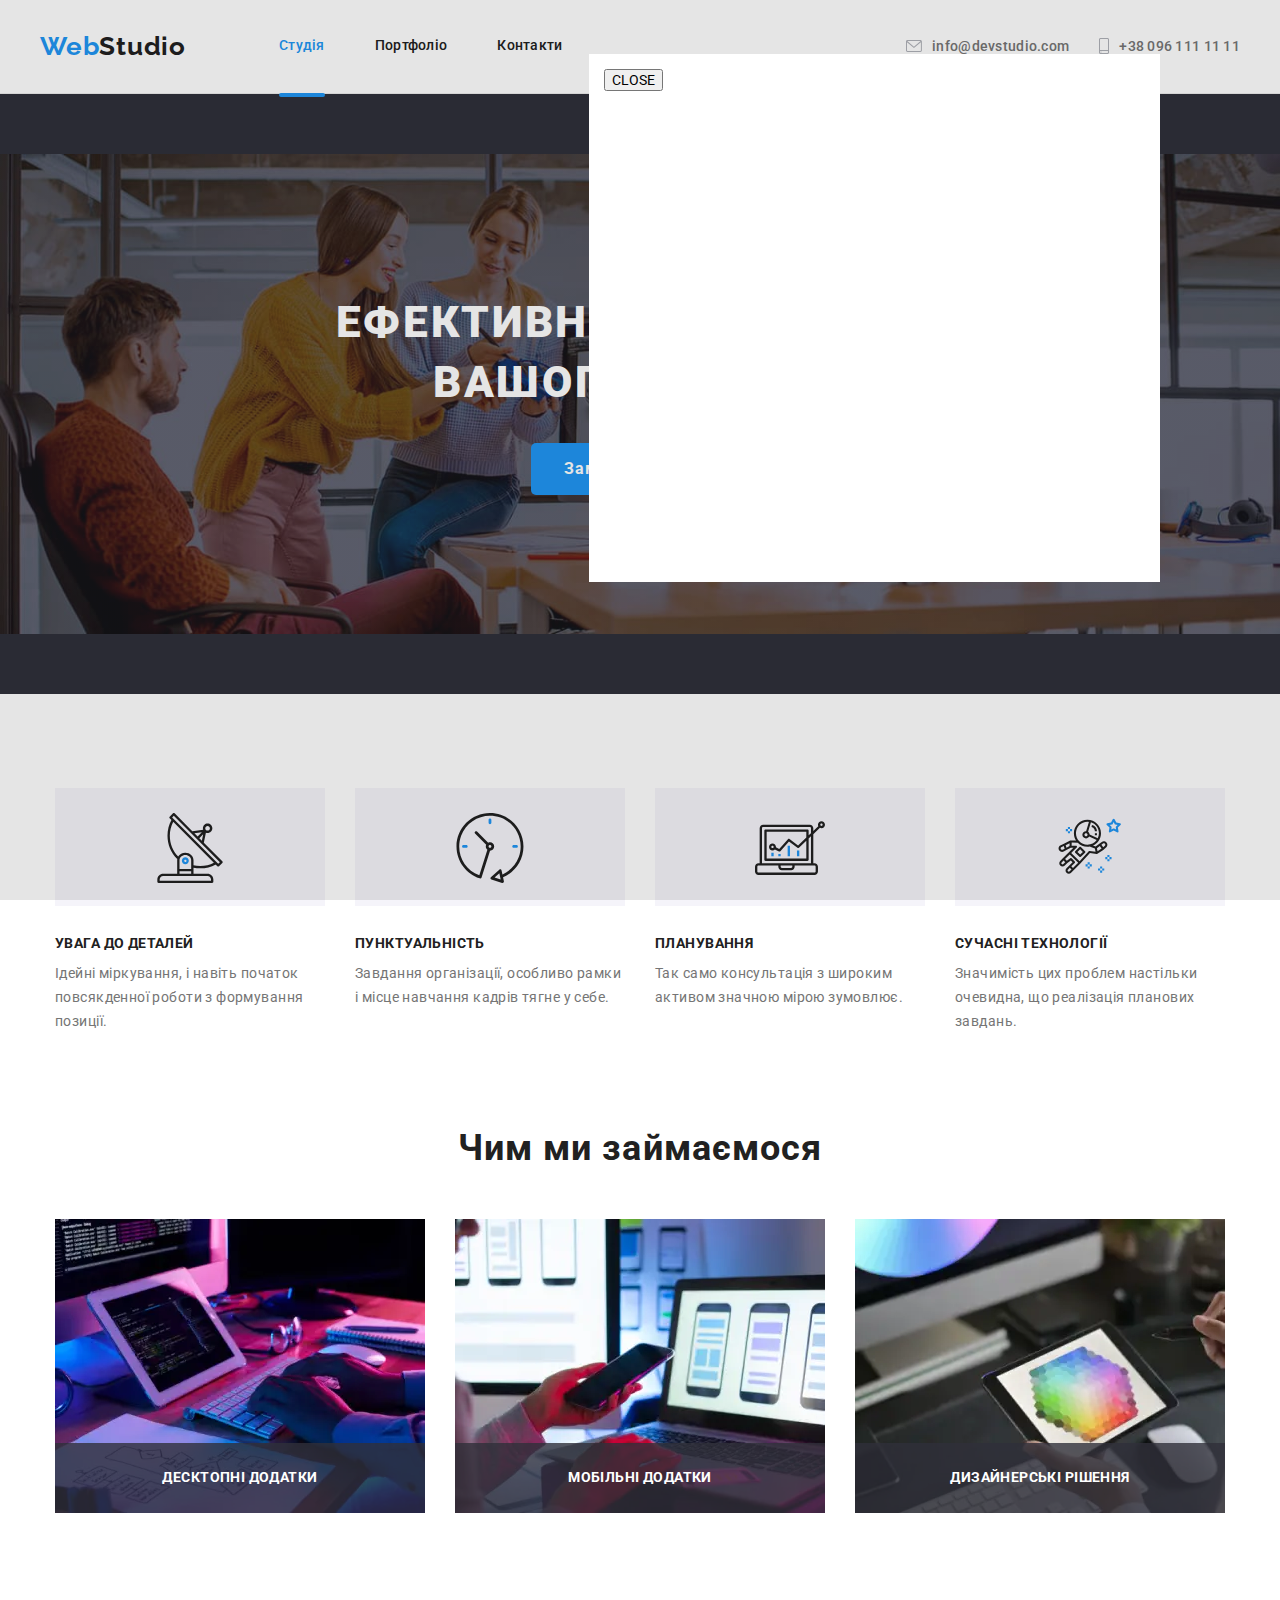
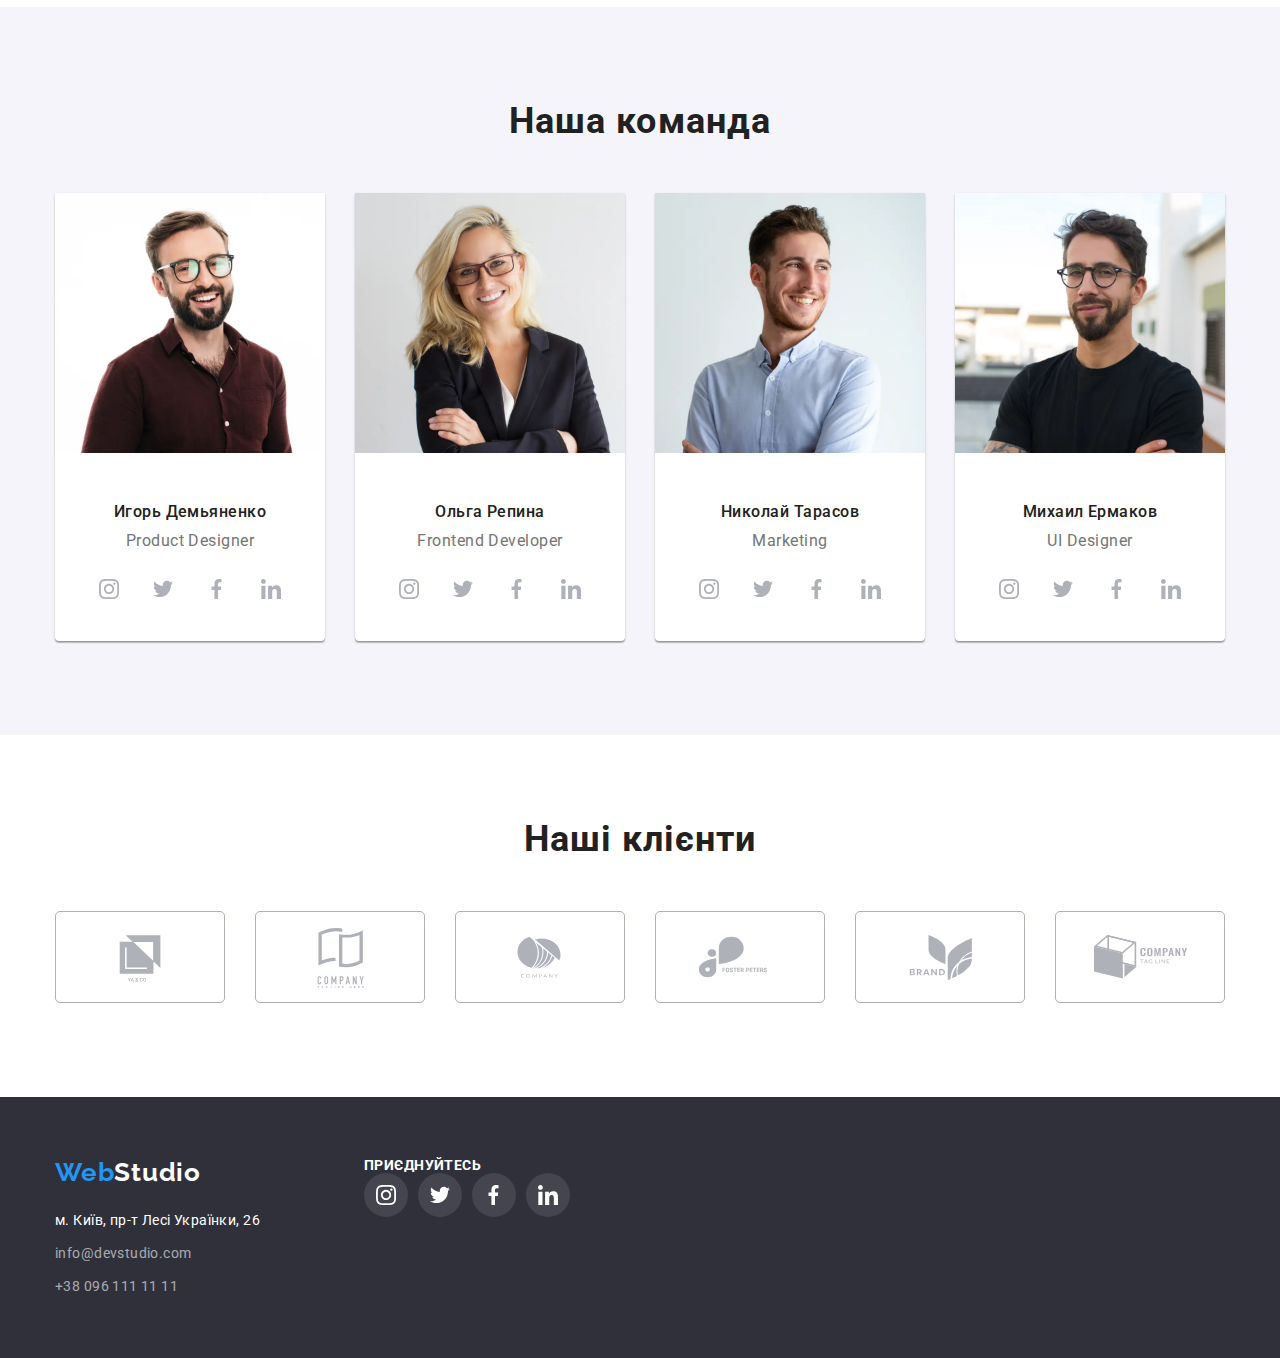
==== index.html @ fb8cb8c8 "qwe" ====
<!DOCTYPE html>
<html lang="uk">
<head>
    <meta charset="UTF-8">
    <meta http-equiv="X-UA-Compatible" content="IE=edge">
    <meta name="viewport" content="width=device-width, initial-scale=1.0">
    <title>Web studio</title>
    <link href="https://fonts.googleapis.com/css2?family=Raleway:wght@700&family=Roboto:wght@400;500;700;900&display=swap" rel="stylesheet">
    <link rel="stylesheet" href="https://cdnjs.cloudflare.com/ajax/libs/modern-normalize/1.1.0/modern-normalize.min.css">
    <link rel="stylesheet" href="./styles/styles.css">
</head>
<body>
    <header class="header">
        <div class="container nav">
            <nav class="header-nav">
                <a href="index.html" class="header-logo link">Web<span class="header-logo-studio">Studio</span></a>
            <ul class="header-list">
                <li class="header-item list">
                    <a href="index.html" class="header-text current link">Студія</a>
                </li>
                <li class="header-item list">
                    <a href="portfolio.html" class="header-text link">Портфоліо</a>
                </li>
                <li class="header-item list">
                    <a href="" class="header-text link">Контакти</a>
                </li>
            </ul>
            </nav>
            <div class="header-contacts">
                <ul class="header-contacts-list list">
                    <li class="header-contacts-item"><a class="header-mail link"  href="mailto:info@devstudio.com">
                        <svg class="header-icon mail">
                        <use href="./images/symbol-defs.svg#envelope-hover"></use>
                    </svg>info@devstudio.com</a>
                    </li>
                    <li class="header-contacts-item"><a class="header-phone link"  href="tel:+380961111111">
                        <svg class="header-icon phone">
                        <use href="./images/symbol-defs.svg#smartphone"></use>
                    </svg>+38 096 111 11 11</a></li>
                </ul>
            </div>
        </div>
    </header>
    <main>
        <section class="section hero">
            <div class="container hero-tytler">
                <h1 class="hero-tytle">Ефективні рішення для вашого бізнесу</h1>
                <button class="btn btn-hero" type="button" data-open-modal>Замовити послугу</button>
            </div>
        </section>
        <section class="section about">
           <div class="container">
            <h2 class="visually-hidden">Про нас</h2>
            <ul class="about-list">
                <li class="about-item list">
                    <div class="icon">
                        <svg class="icon-about"> <use href="./images/symbol-defs.svg#antenna"></use></svg>
                    </div>
                    <h3 class="about-title">УВАГА ДО ДЕТАЛЕЙ</h3>
                    <p class="about-text">Ідейні міркування, і навіть початок повсякденної роботи з формування позиції.</p>
                </li>
                <li class="about-item list">
                    <div class="icon">
                        <svg class="icon-about"> <use href="./images/symbol-defs.svg#clock"></use></svg>
                    </div>
                    <h3 class="about-title">ПУНКТУАЛЬНІСТЬ</h3>
                    <p class="about-text">Завдання організації, особливо рамки і місце навчання кадрів тягне у себе.</p>
                </li>
                <li class="about-item list">
                    <div class="icon">
                        <svg class="icon-about"> <use href="./images/symbol-defs.svg#diagram"></use></svg>
                    </div>
                    <h3 class="about-title">ПЛАНУВАННЯ</h3>
                    <p class="about-text">Так само консультація з широким активом значною мірою зумовлює.</p>
                </li>
                <li class="about-item list">
                    <div class="icon">
                        <svg class="icon-about"> <use href="./images/symbol-defs.svg#astronaut"></use></svg>
                    </div>
                    <h3 class="about-title">СУЧАСНІ ТЕХНОЛОГІЇ</h3>
                    <p class="about-text">Значимість цих проблем настільки очевидна, що реалізація планових завдань.</p>
                </li>
            </ul>
           </div>
        </section>
        <section class="section work">
            <div class="container">
                <h2 class="work-title section-title">Чим ми займаємося</h2>
            <ul class="work-list">
                <li class="work-item list"><img src="./images/box1.jpg" alt="Десктопні додатки" width="370" height="294"> <div class="work-text">Десктопні додатки</div> </li>
                <li class="work-item list"><img src="./images/box2.jpg" alt="Мобільні додатки" width="370" height="294"> <div class="work-text">Мобільні додатки</div> </li>
                <li class="work-item list"><img src="./images/box3.jpg" alt="Дизайнерські рішення" width="370" height="294"> <div class="work-text">Дизайнерські рішення</div> </li>
            </ul>
            </div>
        </section>
        <section class="section team">
            <div class="container">
            <h2 class="team-title section-title">Наша команда</h2>
            <ul class="team-list">
                <li class="team-item list">
                    <img src="./images/img-1.jpg" alt="Игорь Демьяненко" width="270" height="260">
                    <h3 class="team-user">Игорь Демьяненко</h3>
                    <p class="team-text">Product Designer</p>
                    <div class="team-icon">
                        <ul class="team-list-icon list">
                            <li class="team-icon-item">
                                <a class="team-link-icon link" href="">
                                        <svg class="icon-team">
                                            <use href="./images/symbol-defs.svg#instagram"></use>
                                    </svg>
                                </a>
                            </li>
                            <li class="team-icon-item">
                                <a class="team-link-icon link" href="">
                                        <svg class="icon-team">
                                            <use href="./images/symbol-defs.svg#twitter"></use>
                                    </svg>
                                </a>
                            </li>
                            <li class="team-icon-item">
                                <a class="team-link-icon link" href="">
                                        <svg class="icon-team">
                                            <use href="./images/symbol-defs.svg#facebook"></use>
                                    </svg>
                                </a>
                            </li>
                            <li class="team-icon-item">
                                <a class="team-link-icon link" href="">
                                        <svg class="icon-team">
                                            <use href="./images/symbol-defs.svg#linkedin"></use>
                                    </svg>
                                </a>
                            </li>
                        </ul>
                    </div>
                </li>
                <li class="team-item list">
                    <img src="./images/img-2.jpg" alt="Ольга Репина" width="270" height="260">
                    <h3 class="team-user">Ольга Репина</h3>
                    <p class="team-text">Frontend Developer</p>
                    <div class="team-icon">
                        <ul class="team-list-icon list">
                                <li class="team-icon-item">
                                    <a class="team-link-icon link" href="">
                                    <svg class="icon-team">
                                        <use href="./images/symbol-defs.svg#instagram"></use>
                                    </svg>
                                </a>
                                </li>
                                <li class="team-icon-item">
                                    <a class="team-link-icon link" href="">
                                    <svg class="icon-team">
                                        <use href="./images/symbol-defs.svg#twitter"></use>
                                    </svg>
                                </a>
                                </li>
                                <li class="team-icon-item">
                                    <a class="team-link-icon link" href="">
                                    <svg class="icon-team">
                                        <use href="./images/symbol-defs.svg#facebook"></use>
                                    </svg>
                                </a>
                                </li>
                                <li class="team-icon-item">
                                    <a class="team-link-icon link" href="">
                                    <svg class="icon-team">
                                        <use href="./images/symbol-defs.svg#linkedin"></use>
                                    </svg>
                                </a>
                                </li>
                        </ul>
                    </div>
                </li>
                <li class="team-item list">
                    <img src="./images/img-3.jpg" alt="Николай Тарасов" width="270" height="260">
                    <h3 class="team-user">Николай Тарасов</h3>
                    <p class="team-text">Marketing</p>
                    <div class="team-icon">
                        <ul class="team-list-icon list">
                                <li class="team-icon-item">
                                    <a class="team-link-icon link" href="">
                                    <svg class="icon-team">
                                        <use href="./images/symbol-defs.svg#instagram"></use>
                                    </svg>
                                </a>
                                </li>
                                <li class="team-icon-item">
                                    <a class="team-link-icon link" href="">
                                    <svg class="icon-team">
                                        <use href="./images/symbol-defs.svg#twitter"></use>
                                    </svg>
                                </a>
                                </li>
                                <li class="team-icon-item">
                                    <a class="team-link-icon link" href="">
                                    <svg class="icon-team">
                                        <use href="./images/symbol-defs.svg#facebook"></use>
                                    </svg>
                                </a>
                                </li>
                                <li class="team-icon-item">
                                    <a class="team-link-icon link" href="">
                                    <svg class="icon-team">
                                        <use href="./images/symbol-defs.svg#linkedin"></use>
                                    </svg>
                                </a>
                                </li>
                        </ul>
                    </div>
                </li>
                <li class="team-item list">
                    <img src="./images/img-4.jpg" alt="Михаил Ермаков" width="270" height="260">
                    <h3 class="team-user">Михаил Ермаков</h3>
                    <p class="team-text">UI Designer</p>
                    <div class="team-icon">
                        <ul class="team-list-icon list">
                                <li class="team-icon-item">
                                    <a class="team-link-icon link" href="">
                                    <svg class="icon-team">
                                        <use href="./images/symbol-defs.svg#instagram"></use>
                                    </svg>
                                    </a>
                                </li>
                                <li class="team-icon-item">
                                    <a class="team-link-icon link" href="">
                                    <svg class="icon-team">
                                        <use href="./images/symbol-defs.svg#twitter"></use>
                                    </svg>
                                    </a>
                                </li>
                                <li class="team-icon-item">
                                    <a class="team-link-icon link" href="">
                                    <svg class="icon-team">
                                        <use href="./images/symbol-defs.svg#facebook"></use>
                                    </svg>
                                    </a>
                                </li>
                                <li class="team-icon-item">
                                    <a class="team-link-icon link" href="">
                                    <svg class="icon-team">
                                        <use href="./images/symbol-defs.svg#linkedin"></use>
                                    </svg>
                                    </a>
                                </li>
                         </ul>
                    </div>
                </li>
                </ul>
            </div>
            </section>
           
    <section class="section clients">
           <div class="container">
            <h2 class="section-title clients-title">Наші клієнти</h2>
            <ul class="clients-list">
                <li class="client-list-item list">
                    <a href="" class="client-list-link link">
                        <svg class="icon-clients">
                            <use href="./images/symbol-defs.svg#logo"></use>
                        </svg>
                    </a>
                </li>
                <li class="client-list-item list">
                    <a href="" class="client-list-link link">
                        <svg class="icon-clients">
                            <use href="./images/symbol-defs.svg#group"></use>
                        </svg>
                    </a>
                </li>
                <li class="client-list-item list">
                    <a href="" class="client-list-link link">
                        <svg class="icon-clients">
                            <use href="./images/symbol-defs.svg#logo-2"></use>
                        </svg>
                    </a>
                </li>
                <li class="client-list-item list">
                    <a href="" class="client-list-link link">
                        <svg class="icon-clients">
                            <use href="./images/symbol-defs.svg#logo-3"></use>
                        </svg>
                    </a>
                </li>
                <li class="client-list-item list">
                    <a href="" class="client-list-link link">
                        <svg class="icon-clients">
                            <use href="./images/symbol-defs.svg#logo-4"></use>
                        </svg>
                    </a>
                </li>
                <li class="client-list-item list">
                    <a href="" class="client-list-link link">
                        <svg class="icon-clients">
                            <use href="./images/symbol-defs.svg#logo-5"></use>
                        </svg>
                    </a>
                </li>
            </ul>
           </div>
        </section>
    </main>
    <footer class="footer">
        <div class="container footer-pre-columns">
            <div class="footer-addres-width">
                
                    <a href="index.html" class="footer-logo link">Web<span class="footer-logo-studio">Studio</span></a>
                <address>
                   <ul class="footer-list">
                    <li class="footer-item list"><a class="footer-link link" href="https://www.google.com/maps/place/Lesi+Ukrainky+Blvd,+26,+Kyiv,+02000/data=!4m2!3m1!1s0x40d4cf0e033ecbe9:0x57a4dffefec77da0?sa=X&ved=2ahUKEwj9iJGHlsv5AhVJgosKHXYeBLoQ8gF6BAgTEAE">м. Київ, пр-т Лесі Українки, 26</a></li>
                    <li class="footer-item list"><a class="footer-mail link" href="mailto:info@devstudio.com">info@devstudio.com</a></li>
                    <li class="footer-item list"><a class="footer-phone link" href="tel:+380961111111">+38 096 111 11 11</a></li>
                   </ul>
                </address>
            </div>
           <div class="footer-columns">
            <h2 class="footer-title list">приєднуйтесь</h2>
            <ul class="footer-list-columns">
                
                <li class="footer-item-second list"> 
                    <a class="footer-link-second link" href="">
                        <svg class="icon-footer">
                            <use href="./images/symbol-defs.svg#instagram" ></use>
                        </svg>
                    </a></li>
                <li class="footer-item-second list"> 
                    <a class="footer-link-second link" href="">
                        <svg class="icon-footer">
                            <use href="./images/symbol-defs.svg#twitter" ></use>
                        </svg>
                    </a></li>
                <li class="footer-item-second list"> 
                    <a class="footer-link-second link" href="">
                        <svg class="icon-footer">
                            <use href="./images/symbol-defs.svg#facebook" ></use>
                        </svg>
                    </a></li>
                <li class="footer-item-second list"> 
                    <a class="footer-link-second link" href="">
                        <svg class="icon-footer">
                            <use href="./images/symbol-defs.svg#linkedin" ></use>
                        </svg>
                    </a></li>
            </ul>
           </div>
            </div>
    </footer>
   
    <div class="backdrop is-hiden" data-backdrop>
        <div class="modal">
            <button data-close-modal>CLOSE</button>
        </div>
    </div>
<script src>
</script>
</body>
</html>
---- styles/styles.css ----
:root {
  --primary-text-color: #757575;
  --secondary-text-color: rgba(255, 255, 255, 0.6);
  --tytle-text-color: #212121;
  --accent-color: #2196f3;
  --primary-white-color: #ffffff;
  --fill-space-color: #f5f4fa;
  --bcg-space-color: #2f303a;
  --fill-icon-color: #AFB1B8;
}
.container {
  max-width: 1200px;
  width: 100%;
  margin: 0% auto;
  padding: 0% 15px;
}
html {
  box-sizing: border-box;
}

*,
*::before,
*::after {
  box-sizing: inherit;
}

.link {
  text-decoration: none;
}
.list {
  list-style: none;
}
img {
  display: block;
}

.visually-hidden {
  position: absolute;
  white-space: nowrap;
  width: 1px;
  height: 1px;
  overflow: hidden;
  border: 0;
  padding: 0%;
  clip: rect(0 0 0 0);
  clip-path: inset(50%);
  margin: -1px;
}
body {
  background-color: var(--primary-white-color);
  color: var(--primary-text-color);

  margin: 0 auto;

  font-family: "Roboto";
  font-weight: 400;
  font-size: 14px;
  line-height: 1.71;
  letter-spacing: 0.03em;
}
/*----------logo-----------*/
.header-logo,
.footer-logo {
  padding: 0;
  margin-right: 93px;
  font-family: "Raleway";
  font-weight: 700;
  font-size: 26px;
  line-height: 1.19;
  letter-spacing: 0.03em;
  color: var(--accent-color);

  
}
.header-logo-studio {
  color: var(--tytle-text-color);
}
.footer-logo-studio {
  color: var(--primary-white-color);
}
/*-------------header---------------*/
.header {
  border-bottom: 1px solid #ececec;
}
.header-nav {
  display: flex;
  margin: 0 0 0 0;
  padding: 0%;
  align-items: center;
}
.header-list {
  display: flex;
  padding: 0%;
  margin: 0%;
}
.nav {
  display: flex;
  align-items: center;
  padding: 24px 0 25px 0;
}
.header-text {
  font-weight: 500;
  font-size: 14px;
  line-height: 1.14;
  letter-spacing: 0.02em;
  color: var(--tytle-text-color);
}

.header-contacts a {
  
  font-family: "Roboto";
  font-style: normal;
  font-weight: 500;
  font-size: 14px;
  line-height: 16px;
  letter-spacing: 0.02em;
  color: var(--primary-text-color);
}
.header-contacts {
  margin-left: auto;
}
.header-icon{
  margin-right: 10px;
  fill: var(--fill-icon-color);
}
.header-icon.mail{
width: 16px;
height: 12px;
}
.header-icon.phone{
  width: 10px;
  height: 16px;
}
.header-contacts-list{
  display: flex;
}
.header-mail,
.header-phone{
display: flex;
align-items: center;
}
.current {

  position: relative;
  color: var(--accent-color);
}
.current::after{
content: "";
position: absolute;
left: 0;
bottom: -44px;
display: block;
width: 100%;
height: 4px;
border-radius: 2px;
background-color:var(--accent-color);
}
.header-item:not(:last-child) {
  margin-right: 50px;
}
.header-contacts li:not(:last-child) {
  margin-right: 30px;
}

/*---------------heroooo------------*/
.hero {
  display: flex;
  background-color: var(--bcg-space-color);
  text-align: center;
  min-height: 600px;
  align-items: center;
  
}
.hero-tytle {
  max-width: 1600px;
  margin: 0  auto 30px;
  font-weight: 900;
  font-size: 44px;
  line-height: 1.36;
  letter-spacing: 0.06em;
  text-transform: uppercase;
  color: var(--primary-white-color);
  max-width: 696px;
}
.hero {
  background-size: contain;
  background-repeat: no-repeat;
  background-position: center;
  width: 100%;
  height: 100%;
  background-image: linear-gradient(to right, rgba(47, 48, 58, 0.4), rgba(47, 48, 58, 0.4)), url(../images/bcgstudio.jpg);

}
/*---------buttons-------*/

.btn {
  padding: 6px 22px;
  font-weight: 500;
  font-size: 16px;
  line-height: 1.62;
  text-align: center;
  letter-spacing: 0.03em;
  background-color: var(--fill-space-color);
  color: var(--tytle-text-color);
  border: 1px solid transparent;
  border-radius: 4px;
  cursor: pointer;
}
.btn-hero {
  padding: 10px 32px;
  font-weight: 700;
  font-size: 16px;
  line-height: 1.88;
  align-items: center;
  letter-spacing: 0.06em;
  color: var(--primary-white-color);
  background-color: var(--accent-color);
  border: 1px solid transparent;
  border-radius: 5px;
  cursor: pointer;
}
/*-----------------------hower-focus--*/
.btn:hover,
.btn:focus{
  transition: 250ms cubic-bezier(0.4, 0, 0.2, 1);
  background-color: var(--accent-color);
  color: var(--primary-white-color);
  box-shadow: 0px 3px 1px rgba(0, 0, 0, 0.1), 
  0px 1px 2px rgba(0, 0, 0, 0.08), 
  0px 2px 2px rgba(0, 0, 0, 0.12);
}
.btn-hero:focus {
  transition: 250ms cubic-bezier(0.4, 0, 0.2, 1);
  background-color: var(--accent-color);
  color: var(--primary-white-color);
}
.header-text:hover,
.header-text:focus {
  transition: 250ms cubic-bezier(0.4, 0, 0.2, 1);
  color: var(--accent-color);
}

.footer-mail:hover,
.footer-mail:focus,
.footer-phone:hover,
.footer-phone:focus {
  transition: 250ms cubic-bezier(0.4, 0, 0.2, 1);
  color: var(--accent-color);
}
.header-logo:focus,
.footer-logo:focus {
  transition: 250ms cubic-bezier(0.4, 0, 0.2, 1);
  color: #2196f3;
  text-shadow: 0px 4px 4px 0px rgba(0, 0, 0, 0.25);
}

.portfolio-item:hover,
.portfolio-item:focus {
  transition: 250ms cubic-bezier(0.4, 0, 0.2, 1);
  box-shadow: 0px 4px 4px 0px rgba(0, 0, 0, 0.25);
}
.header-contacts a:hover,
.header-contacts a:focus {
  transition: 250ms cubic-bezier(0.4, 0, 0.2, 1);
  color: var(--accent-color);
}
.header-mail:hover .header-icon,
.header-phone:hover .header-icon,
.header-mail:focus .header-icon,
.header-phone:focus .header-icon{
  transition: 250ms cubic-bezier(0.4, 0, 0.2, 1);
fill: var(--accent-color);
}

/*---------------about-------------*/
.about-list {
  margin: 0%;
  padding: 0%;
  display: flex;
}
.about-title {
  margin: 0 0 10px 0;
  font-weight: 700;
  font-size: 14px;
  line-height: 1.14;
  letter-spacing: 0.03em;
  text-transform: uppercase;
  color: var(--tytle-text-color);
}
.about-text {
  margin: 0%;
}
.section-title {
  margin: 0%;
  font-weight: 700;
  font-size: 36px;
  line-height: 1.16;
  text-align: center;
  letter-spacing: 0.03em;
  color: var(--tytle-text-color);
}
.about-item {
  margin-right: 30px;
}
.about-list :last-child {
  margin-right: 0%;
}
.icon{
background-color: var(--fill-space-color);
padding: 25px 100px 15px;
margin-bottom: 30px;
}
.icon-about{
  height: 70px;
  width: 70px;
}

/*---------------work-------------------*/
.work-list {
  display: flex;
  margin: 0%;
  padding: 0%;
}
.work-title {
  margin-bottom: 50px;
}
.work-item {
  margin-right: 30px;
  position: relative;
}
.work-list :last-child {
  margin-right: 0%;
}
.work-text{
padding: 27px 0 27px 0;
 margin: 0%;
  left: 0%;
  bottom: 0%;
  background-color: rgba(47, 48, 58, 0.8);
  width: 100%;
  height: 70px;
  position: absolute;
  color: rgba(255, 255, 255, 1);
  font-weight: 700;
  font-size: 14px !important;
  line-height: 1.14;
  text-align: center;
  letter-spacing: 0.03em;
  text-transform: uppercase;
}
/*--------------team-----------------*/
.team {
  background-color: var(--fill-space-color);
}
.team-list {
  display: flex;
  margin: 0%;
  padding: 0%;
}
.team-title {
  margin-bottom: 50px;
}
.team-item {
  padding-bottom: 30px;
  background: var(--primary-white-color);
  box-shadow: 0px 1px 3px rgba(0, 0, 0, 0.12), 0px 1px 1px rgba(0, 0, 0, 0.14),
    0px 2px 1px rgba(0, 0, 0, 0.2);
  border-radius: 0px 0px 4px 4px;
  margin-right: 30px;
}
.team-list :last-child {
  margin-right: 0%;
}
.team-user {
  margin: 50px 0 10px 0;
  font-weight: 500;
  font-size: 16px;
  line-height: 1.18;
  text-align: center;
  letter-spacing: 0.03em;
  color: var(--tytle-text-color);
}
.team-text {
  margin: 0%;
  margin-bottom: 16px;
  font-weight: 400;
  font-size: 16px;
  line-height: 1.18;
  text-align: center;
  letter-spacing: 0.03em;
}
.team-icon{
  margin: 0 auto;
}
.team-list-icon{
  display: flex;
  width: 206px;
  justify-content: space-between;
  padding: 0%;
 margin: 0 32px;
}
.team-link-icon{

  display: flex;
  justify-content: center;
  align-items: center;
  width: 44px;
  height: 44px;
  border-radius: 50%;
  
}
.icon-team{
  width: 20px;
  height: 20px;
  fill: var(--fill-icon-color);
}

.team-link-icon:hover,
.team-link-icon:focus{
  transition: 250ms cubic-bezier(0.4, 0, 0.2, 1);
  background-color: var(--accent-color);
  fill: #fff;
}
.team-link-icon:hover .icon-team,
.team-link-icon:focus .icon-team{
  transition: 250ms cubic-bezier(0.4, 0, 0.2, 1);
  fill: var(--primary-white-color);
}
/* -------------clients---------------- */

.clients-title{
  margin-bottom: 50px;
}

.section.clients{
  padding: 84px 0 94px 0;
}

.clients-list{
  display: flex;
  gap: 30px;
  margin: 0;
  padding: 0%;
}

.client-list-link{
  display: block;
  border: 1px solid var(--fill-icon-color);
  border-radius: 5px;
  width: 170px;
  height: 92px;
  padding: 16px 32px;
}

.icon-clients{
  width: 106px;
  height: 60px;
  fill: var(--fill-icon-color);
}

.client-list-link:hover,
.client-list-link:focus{
  transition: 250ms cubic-bezier(0.4, 0, 0.2, 1);
  border:1px solid var(--accent-color);
}

.client-list-link:hover .icon-clients,
.client-list-link:focus .icon-clients{
  transition: 250ms cubic-bezier(0.4, 0, 0.2, 1);
fill: var(--accent-color);
}
/*--------------footer-----------------*/
.footer {
  background-color: rgba(47, 48, 58, 1);
  padding: 60px 0;
}
.footer-mail,
.footer-phone {
  color: rgba(255, 255, 255, 0.6);
  font-style: normal;
  line-height: 1.71;
  letter-spacing: 0.03em;
}

.footer-link {
  color: rgba(255, 255, 255, 1);
  font-style: normal;
}
.footer-item {
  margin-bottom: 9px;
}
.footer-item:last-child {
  margin-bottom: 0%;
}
.footer-list {
  margin: 20px 0 0 0;
  padding: 0%;
}

.footer-title {
  margin: 0%;
  font-weight: 700;
  font-size: 14px;
  line-height: 1.18;
  letter-spacing: 0.03em;
  text-transform: uppercase;
  color: var(--primary-white-color);
}
.footer-columns{
  margin-left: 70px;
}
.footer-pre-columns{
  display: flex;
  justify-content: baseline;
}
.footer-list-columns{
  display: flex;
  margin: 0;
  padding: 0;
}
.footer-item-second:not(:last-child){
  margin-right: 10px;
}

.footer-link-second{
  display: flex;
  justify-content: center;
  align-items: center;
width: 44px;
height: 44px;
border-radius: 50%;
background-color: rgba(255, 255, 255, 0.1);
}
.icon-footer{
  width: 20px;
  height: 20px;
  fill: var(--primary-white-color);

}
.footer-link-second:hover,
.footer-link-second:focus{
  transition: 250ms cubic-bezier(0.4, 0, 0.2, 1);
  background-color: var(--accent-color);
}
/*------portfolio------------------------*/
.portfolio-list {
  margin: 0%;
  padding: 0%;
}
.portfolio-title {
  margin: 20px 0 4px 24px;
  font-weight: 700;
  font-size: 18px;
  line-height: 2;
  letter-spacing: 0.06em;
  color: var(--tytle-text-color);
}
.portfolio-text {
  margin: 0 0 20px 24px;
  font-size: 16px;
  line-height: 1.88;
  letter-spacing: 0.03em;
  color: var(--primary-text-color);
}
.section {
  padding: 94px 0;
}
.about {
  padding-bottom: 0;
}
.portfolio-buttons {
  display: flex;
  margin-bottom: 50px;
  justify-content: center;
}
.portfolio-btn {
  margin-right: 8px;
}
.portfolio-buttons :last-child {
  margin-right: 0%;
}
.portfolio-blanc {
  display: flex;
  flex-wrap: wrap;
  text-align: start;
}

.portfolio-blanc li {
  margin-right: 30px;
  margin-bottom: 30px;
}

.portfolio-blanc li:nth-last-child(-n + 3) {
  margin-bottom: 0%;
}

.portfolio-blanc li:nth-child(3n) {
  margin-right: 0;
}

.blanc-text {
  border: 1px solid rgba(238, 238, 238, 1);
}

.portfolio-thumb{
  display: block;
  position: relative;
  overflow: hidden;
}

.portfolio-window{
  display: flex;
position: absolute;
/* opacity: 0; */
width: 100%;
height: 100%;
bottom: 0%;
left: 0%;
display: block;
background-color: rgba(33, 150, 243, 0.9);
background-size: 370px 294px;
padding: 63px 24px;

font-weight: 400;
font-size: 18px;
line-height: 1.56;
letter-spacing: 0.03em;
color: #FFFFFF;
transform: translateY(100%);
transition: 250ms cubic-bezier(0.4, 0, 0.2, 1);
}
.portfolio-item:hover .portfolio-window{
  transform: translateY(0);
  
}
.portfolio-window p{
  margin: 0;
}
body{
  position: relative;
}

.backdrop{
  position: fixed;
  width: 100%;
  height: 100%;
  top: 0;
  left: 0%;
  background-color:rgba(0, 0, 0, 0.1);
}
.is-hidden{
  opacity: 0;
  pointer-events: none;
}

.modal{
position: absolute;
top: 6%;
left: 46%;

min-height: 528px;
min-width: 571px;
padding: 15px;
background-color: #FFFFFF;
}
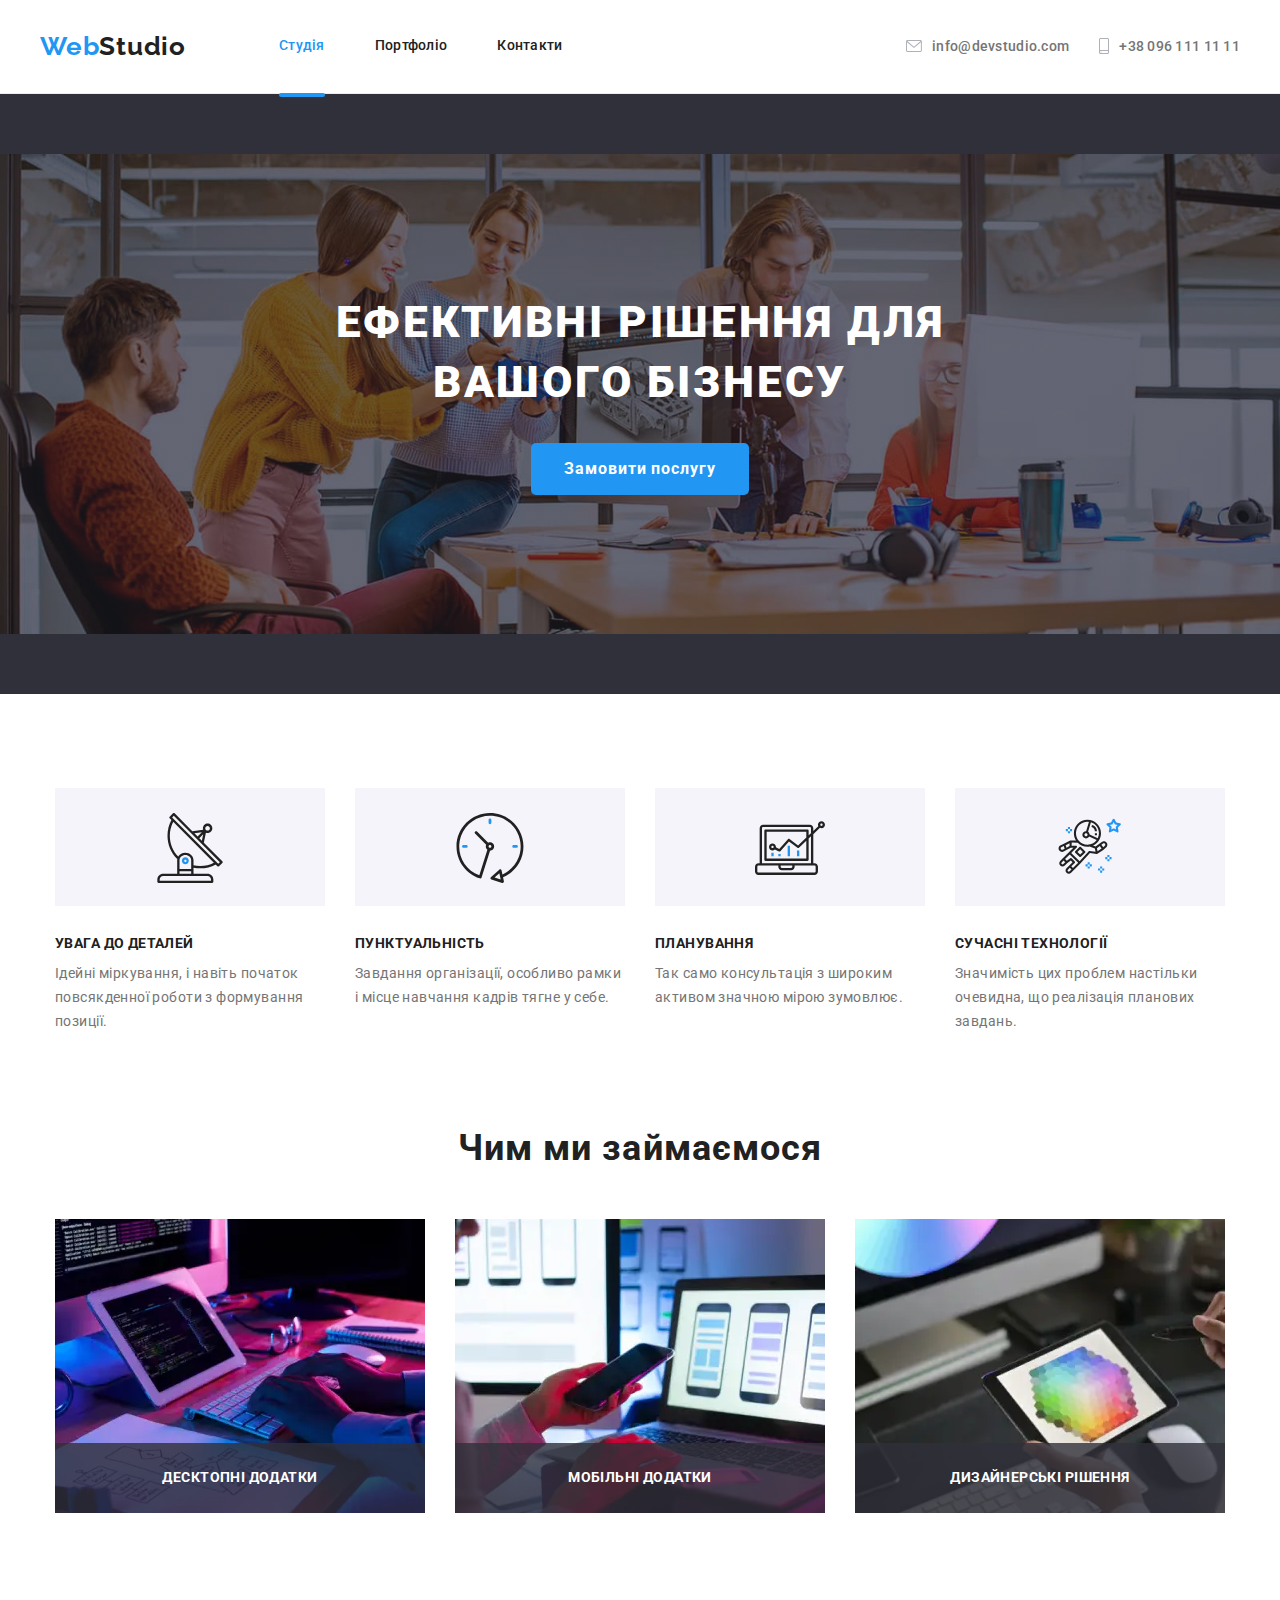
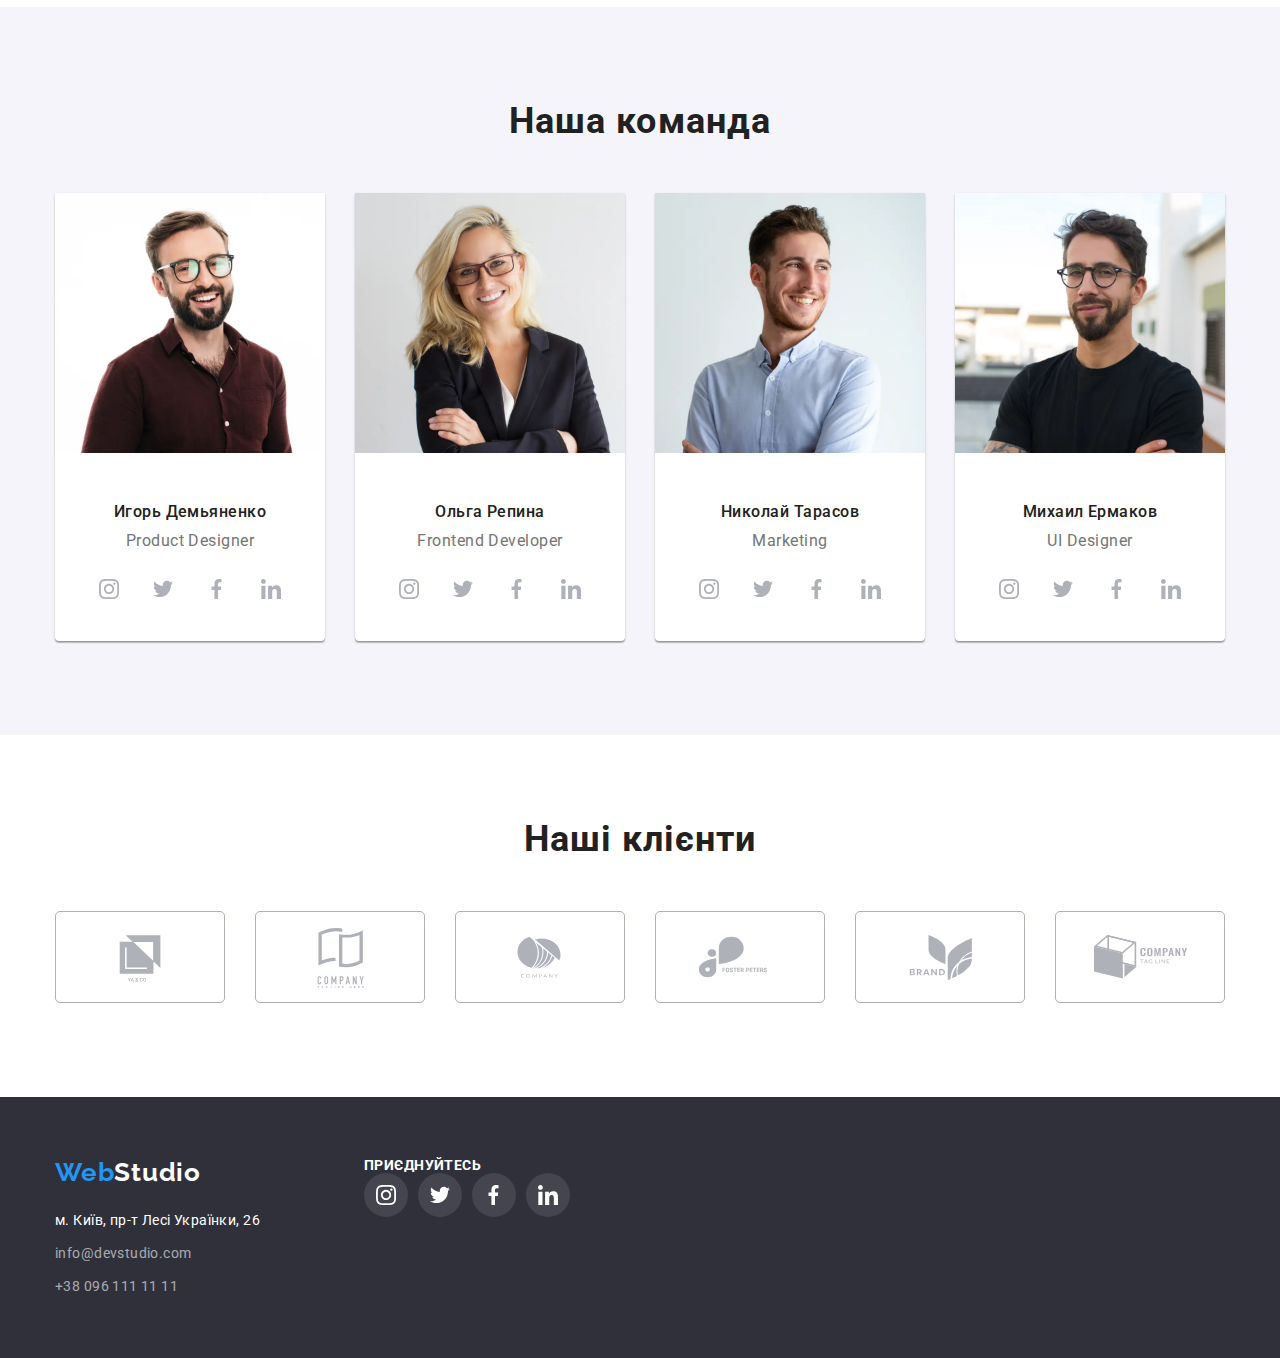
==== commit 413c2d8f: "fini" ====
--- a/index.html
+++ b/index.html
@@ -45,7 +45,7 @@
         <section class="section hero">
             <div class="container hero-tytler">
                 <h1 class="hero-tytle">Ефективні рішення для вашого бізнесу</h1>
-                <button class="btn btn-hero" type="button" data-open-modal>Замовити послугу</button>
+                <button class="btn btn-hero" type="button" data-modal-open>Замовити послугу</button>
             </div>
         </section>
         <section class="section about">
@@ -345,12 +345,12 @@
             </div>
     </footer>
    
-    <div class="backdrop is-hiden" data-backdrop>
+    <div class="backdrop is-hidden" data-modal>
         <div class="modal">
-            <button data-close-modal>CLOSE</button>
+            <button class="modal-close"data-modal-close ><svg class="modal-icon"> <use href="./images/symbol-defs.svg#icon-cancel"></use> </svg></button>
         </div>
     </div>
-<script src>
+<script src="./js/modal.js">
 </script>
 </body>
 </html> 
--- a/styles/styles.css
+++ b/styles/styles.css
@@ -636,9 +636,6 @@
 .portfolio-window p{
   margin: 0;
 }
-body{
-  position: relative;
-}
 
 .backdrop{
   position: fixed;
@@ -646,7 +643,7 @@
   height: 100%;
   top: 0;
   left: 0%;
-  background-color:rgba(0, 0, 0, 0.1);
+  background-color:rgba(0, 0, 0, 0.2);
 }
 .is-hidden{
   opacity: 0;
@@ -655,11 +652,29 @@
 
 .modal{
 position: absolute;
-top: 6%;
-left: 46%;
+top: 25%;
+left: 50%;
+transform: translate(-50%, -50%);
 
 min-height: 528px;
-min-width: 571px;
-padding: 15px;
+min-width: 581px;
+padding: 8px;
 background-color: #FFFFFF;
+display: flex;
+justify-content: end;
+}
+.modal-close{
+border-radius: 50%;
+width: 33px;
+height: 33px;
+border: 1px solid var(--fill-space-color);
+background-color: #fff;
+display: flex;
+align-items: center;
+justify-content: center;
+}
+.modal-icon{
+ width: 11px;
+ height: 11px;
+ color: var(--tytle-text-color);
 }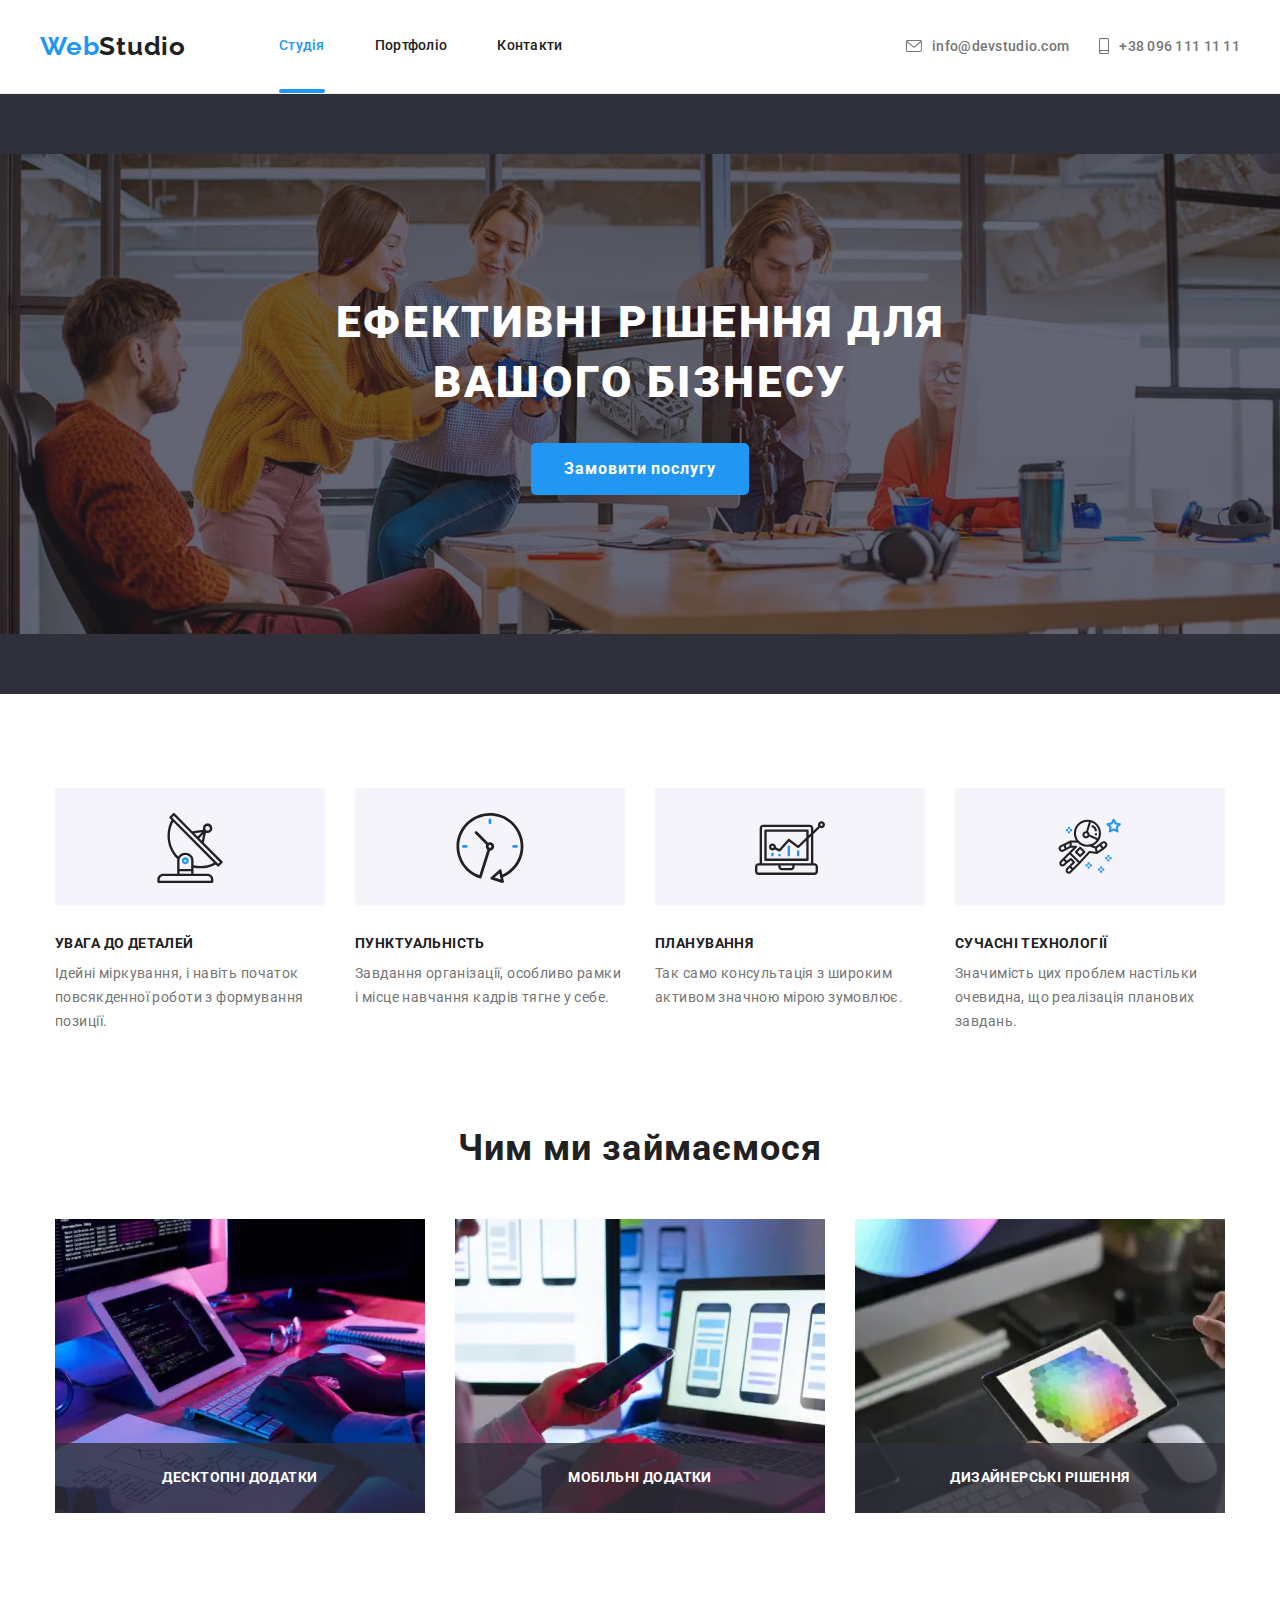
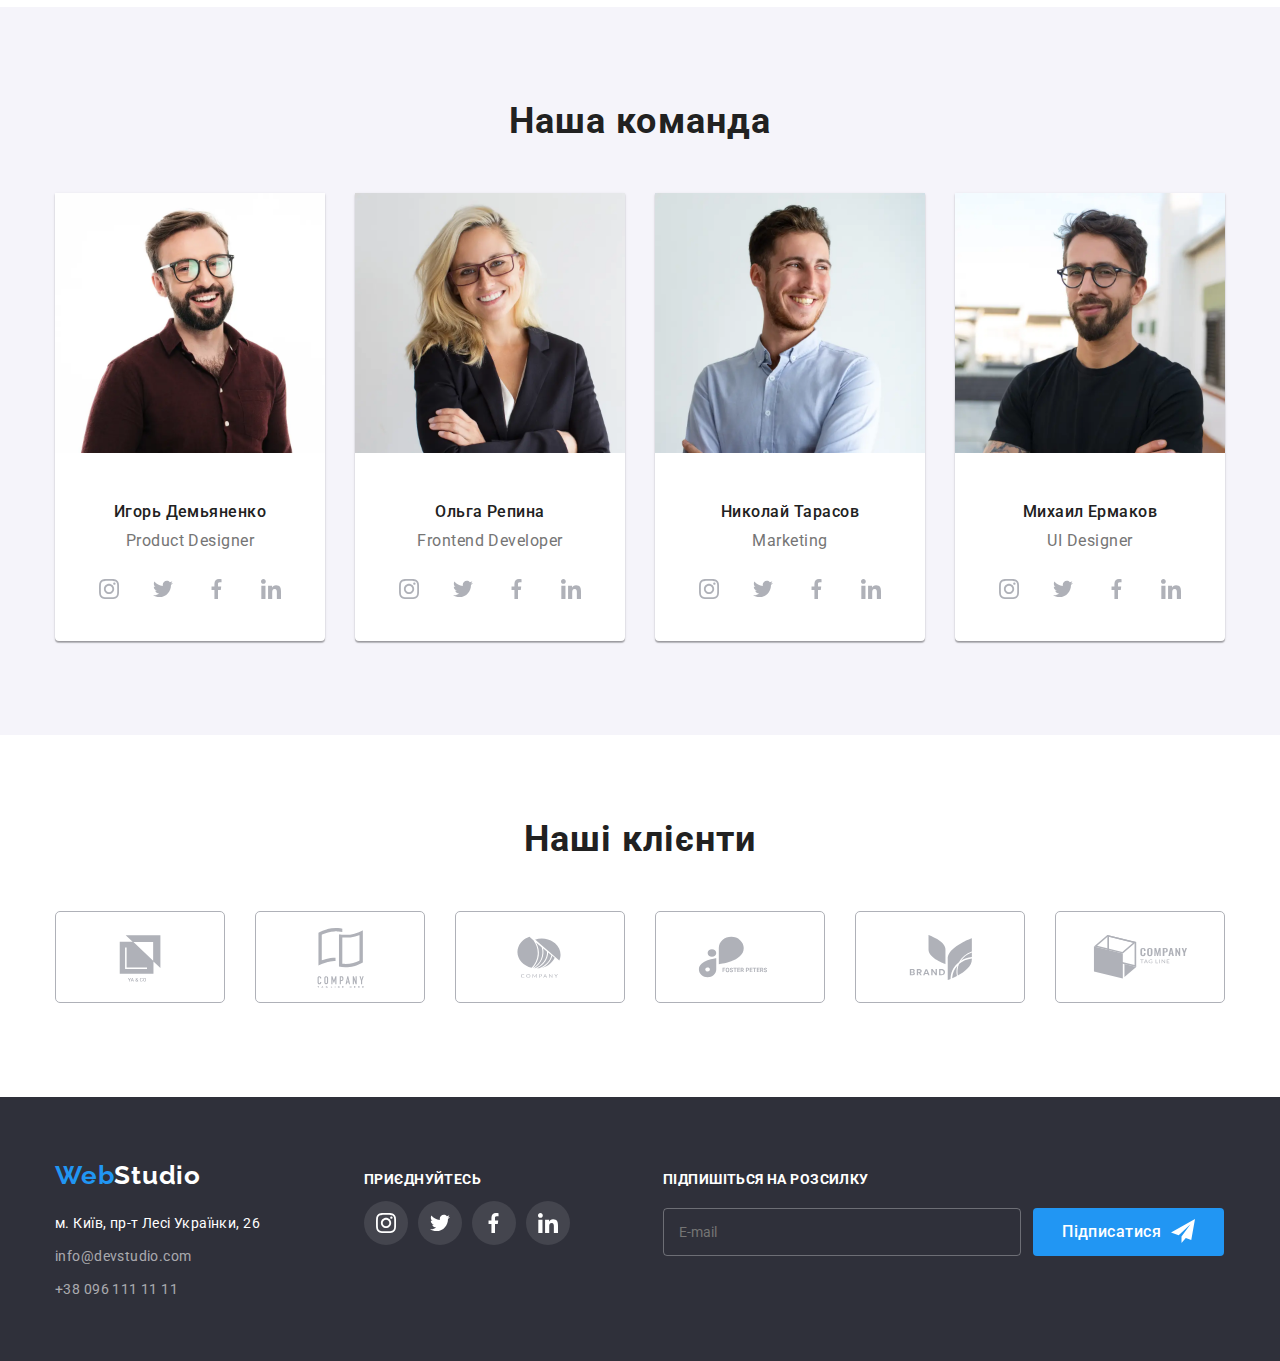
==== commit e5763216: "correct some changes" ====
--- a/index.html
+++ b/index.html
@@ -313,7 +313,7 @@
                 </address>
             </div>
            <div class="footer-columns">
-            <h2 class="footer-title list">приєднуйтесь</h2>
+            <h2 class="footer-title list"><p>приєднуйтесь</p></h2>
             <ul class="footer-list-columns">
                 
                 <li class="footer-item-second list"> 
@@ -342,12 +342,50 @@
                     </a></li>
             </ul>
            </div>
+           <div class="footer-follow">
+            <p class="follow">Підпишіться на розсилку</p>
+                        <form class="follow-line">
+                            <input class="form-input" name="mail" id="mail" type="email" placeholder="E-mail">
+                        <button  class="btn btn-follow" type="submit">Підписатися<svg class="footer-icon" width="24" height="24"><use href="./images/symbol-defs.svg#icon-send" ></use>
+                        </svg></button>
+                    </form>
+        </div>
             </div>
     </footer>
    
     <div class="backdrop is-hidden" data-modal>
         <div class="modal">
-            <button class="modal-close"data-modal-close ><svg class="modal-icon"> <use href="./images/symbol-defs.svg#icon-cancel"></use> </svg></button>
+          <div class="modal-position">
+            <button class="modal-close" data-modal-close ><svg class="modal-icon"> <use href="./images/symbol-defs.svg#icon-cancel"></use> </svg></button>
+            <!-- <h2 class="modal-title">Залиште свої дані, ми вам передзвонимо</h2>
+            <form class="modal-text">
+                <label for="name" class="form-label-modal">Ім'я</label>
+                <input type="text" class="form-input-modal" name="name" id="name">
+
+                <div class="modal-item">
+                    <label class="form-label-modal" for="tel">Телефон</label>
+                    <input class="form-input-modal" name="tel" type="tel" id="tel">
+                </div>
+
+                <div class="modal-item">
+                    <label class="form-label-modal" for="email">Пошта</label>
+                    <input class="form-input-modal" type="email" name="email" id="email">
+                </div>
+
+                <div class="modal-item">
+                    <label class="form-label-modal" for="comment">Коментар</label>
+                    <input class="form-input-modal" type="text" name="comment" id="comment" spaceholder="Введіть текст">
+                </div>
+
+                <div class="modal-item">
+                    <input class="form-label-modal" type="checkbox" name="policy" id="policy">
+                    <label class="form-input-modal" for="policy">Погоджуюся з розсилкою та приймаю <a target="_blank" rel="noreferrer nofollow noopener" href="https://vizamarket.com/blog-o-polshe/rabota-polshu/trudovoj-dogovor-umova-zleczeniya/">Умови договору</a></label>
+                </div>
+
+                <button class="btn btn-modal" type="submit">Відправити</button>
+
+            </form> -->
+          </div>
         </div>
     </div>
 <script src="./js/modal.js">
--- a/styles/styles.css
+++ b/styles/styles.css
@@ -69,7 +69,7 @@
   line-height: 1.19;
   letter-spacing: 0.03em;
   color: var(--accent-color);
-
+  transition: 250ms cubic-bezier(0.4, 0, 0.2, 1);
   
 }
 .header-logo-studio {
@@ -93,6 +93,7 @@
   padding: 0%;
   margin: 0%;
 }
+
 .nav {
   display: flex;
   align-items: center;
@@ -104,6 +105,7 @@
   line-height: 1.14;
   letter-spacing: 0.02em;
   color: var(--tytle-text-color);
+  transition: 250ms cubic-bezier(0.4, 0, 0.2, 1);
 }
 
 .header-contacts a {
@@ -115,13 +117,14 @@
   line-height: 16px;
   letter-spacing: 0.02em;
   color: var(--primary-text-color);
+  transition: 250ms cubic-bezier(0.4, 0, 0.2, 1);
 }
 .header-contacts {
   margin-left: auto;
 }
 .header-icon{
   margin-right: 10px;
-  fill: var(--fill-icon-color);
+  fill: var(--primary-text-color);
 }
 .header-icon.mail{
 width: 16px;
@@ -138,6 +141,7 @@
 .header-phone{
 display: flex;
 align-items: center;
+transition: 250ms cubic-bezier(0.4, 0, 0.2, 1);
 }
 .current {
 
@@ -148,7 +152,7 @@
 content: "";
 position: absolute;
 left: 0;
-bottom: -44px;
+bottom: -40px;
 display: block;
 width: 100%;
 height: 4px;
@@ -205,6 +209,7 @@
   border: 1px solid transparent;
   border-radius: 4px;
   cursor: pointer;
+  transition: 250ms cubic-bezier(0.4, 0, 0.2, 1);
 }
 .btn-hero {
   padding: 10px 32px;
@@ -217,26 +222,22 @@
   background-color: var(--accent-color);
   border: 1px solid transparent;
   border-radius: 5px;
-  cursor: pointer;
+  transition: 250ms cubic-bezier(0.4, 0, 0.2, 1);
 }
 /*-----------------------hower-focus--*/
 .btn:hover,
 .btn:focus{
-  transition: 250ms cubic-bezier(0.4, 0, 0.2, 1);
   background-color: var(--accent-color);
-  color: var(--primary-white-color);
   box-shadow: 0px 3px 1px rgba(0, 0, 0, 0.1), 
   0px 1px 2px rgba(0, 0, 0, 0.08), 
   0px 2px 2px rgba(0, 0, 0, 0.12);
 }
 .btn-hero:focus {
-  transition: 250ms cubic-bezier(0.4, 0, 0.2, 1);
   background-color: var(--accent-color);
   color: var(--primary-white-color);
 }
 .header-text:hover,
 .header-text:focus {
-  transition: 250ms cubic-bezier(0.4, 0, 0.2, 1);
   color: var(--accent-color);
 }
 
@@ -244,31 +245,30 @@
 .footer-mail:focus,
 .footer-phone:hover,
 .footer-phone:focus {
-  transition: 250ms cubic-bezier(0.4, 0, 0.2, 1);
+  
   color: var(--accent-color);
 }
 .header-logo:focus,
 .footer-logo:focus {
-  transition: 250ms cubic-bezier(0.4, 0, 0.2, 1);
   color: #2196f3;
   text-shadow: 0px 4px 4px 0px rgba(0, 0, 0, 0.25);
 }
 
 .portfolio-item:hover,
 .portfolio-item:focus {
-  transition: 250ms cubic-bezier(0.4, 0, 0.2, 1);
+  
   box-shadow: 0px 4px 4px 0px rgba(0, 0, 0, 0.25);
 }
 .header-contacts a:hover,
 .header-contacts a:focus {
-  transition: 250ms cubic-bezier(0.4, 0, 0.2, 1);
+  
   color: var(--accent-color);
 }
 .header-mail:hover .header-icon,
 .header-phone:hover .header-icon,
 .header-mail:focus .header-icon,
 .header-phone:focus .header-icon{
-  transition: 250ms cubic-bezier(0.4, 0, 0.2, 1);
+  
 fill: var(--accent-color);
 }
 
@@ -450,6 +450,8 @@
   width: 170px;
   height: 92px;
   padding: 16px 32px;
+  transition: 250ms cubic-bezier(0.4, 0, 0.2, 1) fill;
+  
 }
 
 .icon-clients{
@@ -466,7 +468,7 @@
 
 .client-list-link:hover .icon-clients,
 .client-list-link:focus .icon-clients{
-  transition: 250ms cubic-bezier(0.4, 0, 0.2, 1);
+  
 fill: var(--accent-color);
 }
 /*--------------footer-----------------*/
@@ -480,6 +482,7 @@
   font-style: normal;
   line-height: 1.71;
   letter-spacing: 0.03em;
+  transition: 250ms cubic-bezier(0.4, 0, 0.2, 1);
 }
 
 .footer-link {
@@ -509,9 +512,9 @@
 .footer-columns{
   margin-left: 70px;
 }
-.footer-pre-columns{
-  display: flex;
-  justify-content: baseline;
+.footer > .footer-pre-columns{
+  display: flex;
+  align-items: baseline;
 }
 .footer-list-columns{
   display: flex;
@@ -530,6 +533,7 @@
 height: 44px;
 border-radius: 50%;
 background-color: rgba(255, 255, 255, 0.1);
+transition: 250ms cubic-bezier(0.4, 0, 0.2, 1) bacground-color;
 }
 .icon-footer{
   width: 20px;
@@ -539,13 +543,16 @@
 }
 .footer-link-second:hover,
 .footer-link-second:focus{
-  transition: 250ms cubic-bezier(0.4, 0, 0.2, 1);
+
   background-color: var(--accent-color);
 }
 /*------portfolio------------------------*/
 .portfolio-list {
   margin: 0%;
   padding: 0%;
+}
+.portfolio-item{
+  transition: 250ms cubic-bezier(0.4, 0, 0.2, 1);
 }
 .portfolio-title {
   margin: 20px 0 4px 24px;
@@ -636,7 +643,7 @@
 .portfolio-window p{
   margin: 0;
 }
-
+/* =============modal================ */
 .backdrop{
   position: fixed;
   width: 100%;
@@ -652,29 +659,106 @@
 
 .modal{
 position: absolute;
-top: 25%;
+top: 50%;
 left: 50%;
 transform: translate(-50%, -50%);
 
-min-height: 528px;
-min-width: 581px;
+min-height: 581px;
+min-width: 528px;
 padding: 8px;
 background-color: #FFFFFF;
-display: flex;
-justify-content: end;
+
+
+}
+.modal-position{
+  position: relative;
 }
 .modal-close{
+position: absolute;
+top: 0;
+right: 0%;
 border-radius: 50%;
 width: 33px;
 height: 33px;
 border: 1px solid var(--fill-space-color);
 background-color: #fff;
 display: flex;
+justify-content: center;
 align-items: center;
-justify-content: center;
+margin-left: auto;
 }
 .modal-icon{
  width: 11px;
  height: 11px;
  color: var(--tytle-text-color);
+}
+.modal-title{
+ margin: 0%;
+ padding: 0%;
+ margin:0 auto 12px;
+font-weight: 700;
+font-size: 20px;
+line-height: 1.15;
+text-align: center;
+letter-spacing: 0.03em;
+
+color: #212121;
+}
+.modal-text{
+  width: 448px;
+ 
+}
+.form-input-modal{
+  width: 100%;
+
+}
+.form-label-modal{
+ 
+font-weight: 400;
+font-size: 12px;
+line-height: 1.16;
+letter-spacing: 0.01em;
+
+color: #757575;
+}
+/* -----------------footer-mail---------------- */
+.footer-follow{
+  margin-left: 93px;
+
+}
+.follow-line{
+  display: flex;
+  align-items: center;
+}
+.form-input{
+  color: var(--primary-white-color);
+  background-color: rgba(33, 150, 243, 0);
+  border: 1px solid rgba(255, 255, 255, 0.3);
+  border-radius: 4px;
+  width: 358px;
+  padding: 15px;
+}
+.btn-follow{
+  display: flex;
+  padding: 10px 28px;
+  margin-left: 12px;
+  background-color: var(--accent-color);
+  color: var(--primary-white-color);
+ margin-right: 0%;
+}
+.follow{
+font-weight: 700;
+font-size: 14px;
+line-height: 1.14;
+letter-spacing: 0.03em;
+text-transform: uppercase;
+
+color: var(--primary-white-color);
+margin: 0;
+padding: 0%;
+margin-bottom: 20px;
+}
+.footer-icon{
+  fill: var(--primary-white-color);
+  margin-left: 10px;
 }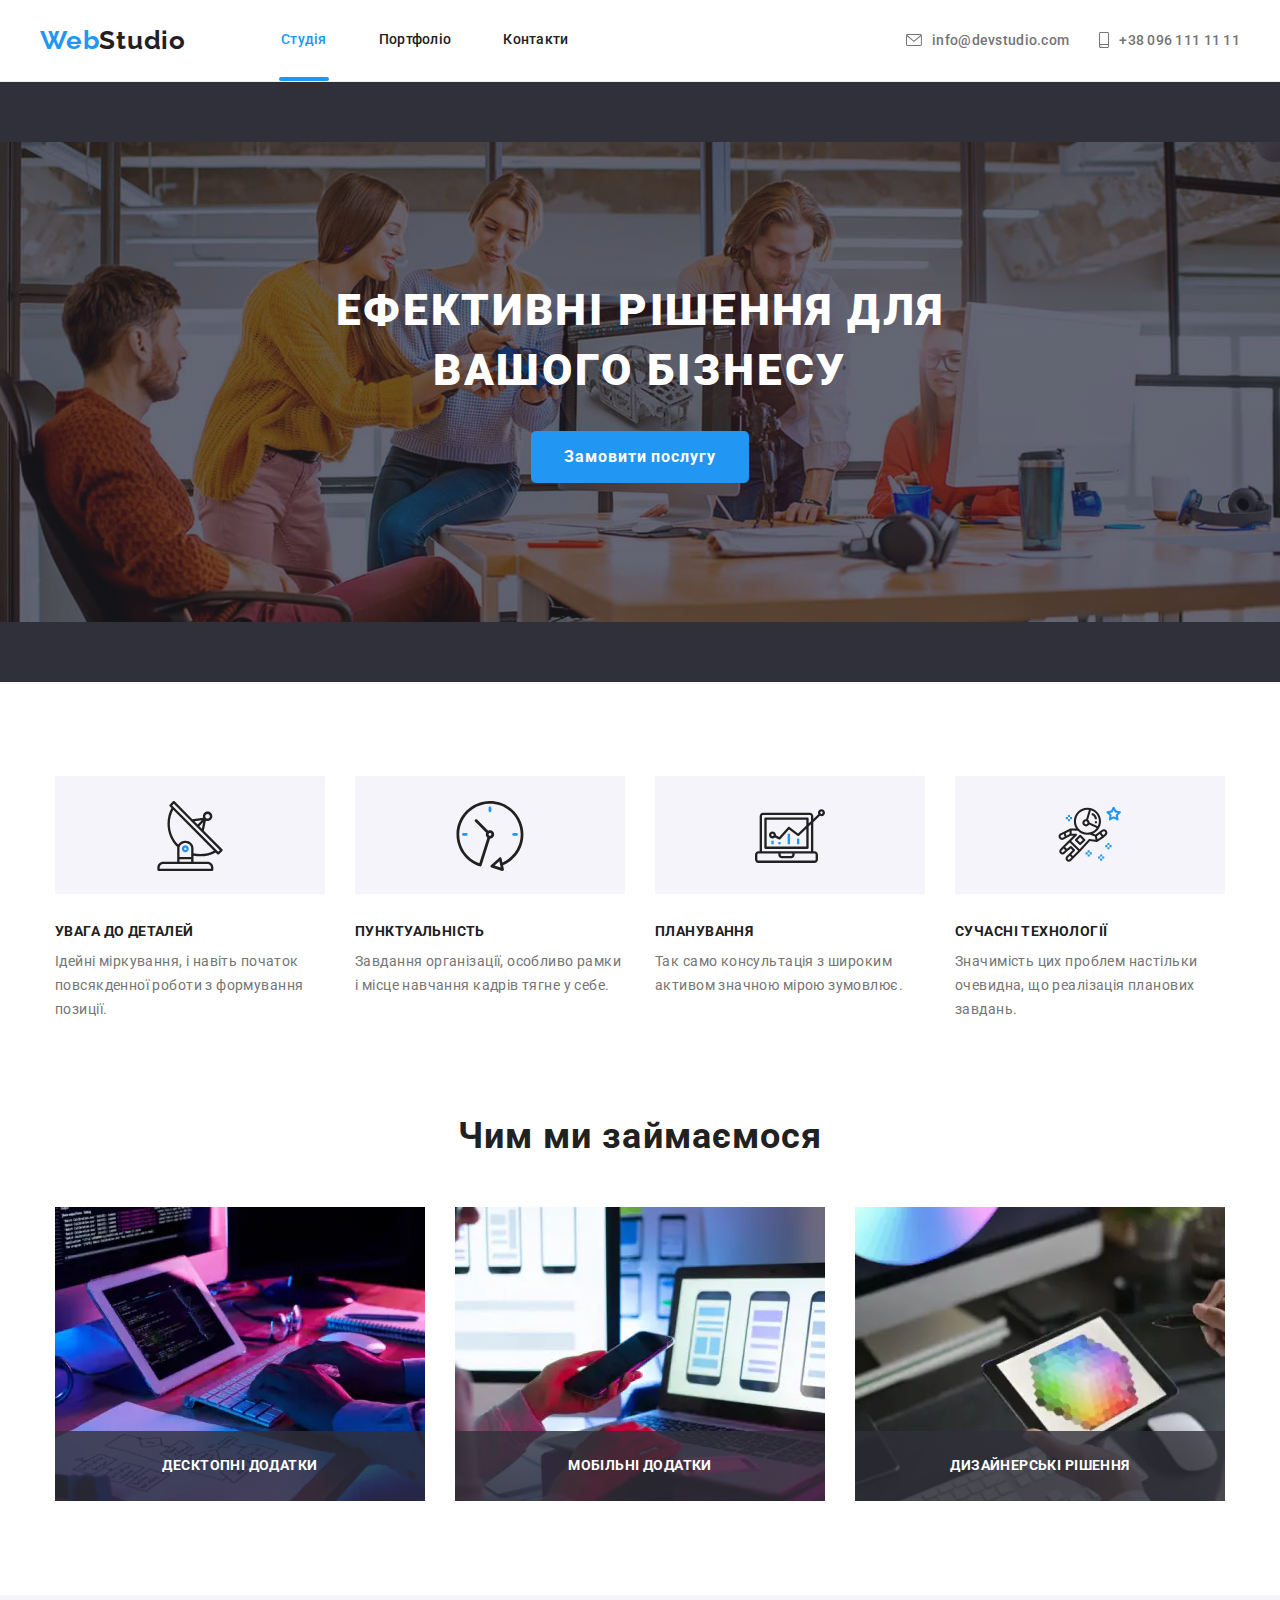
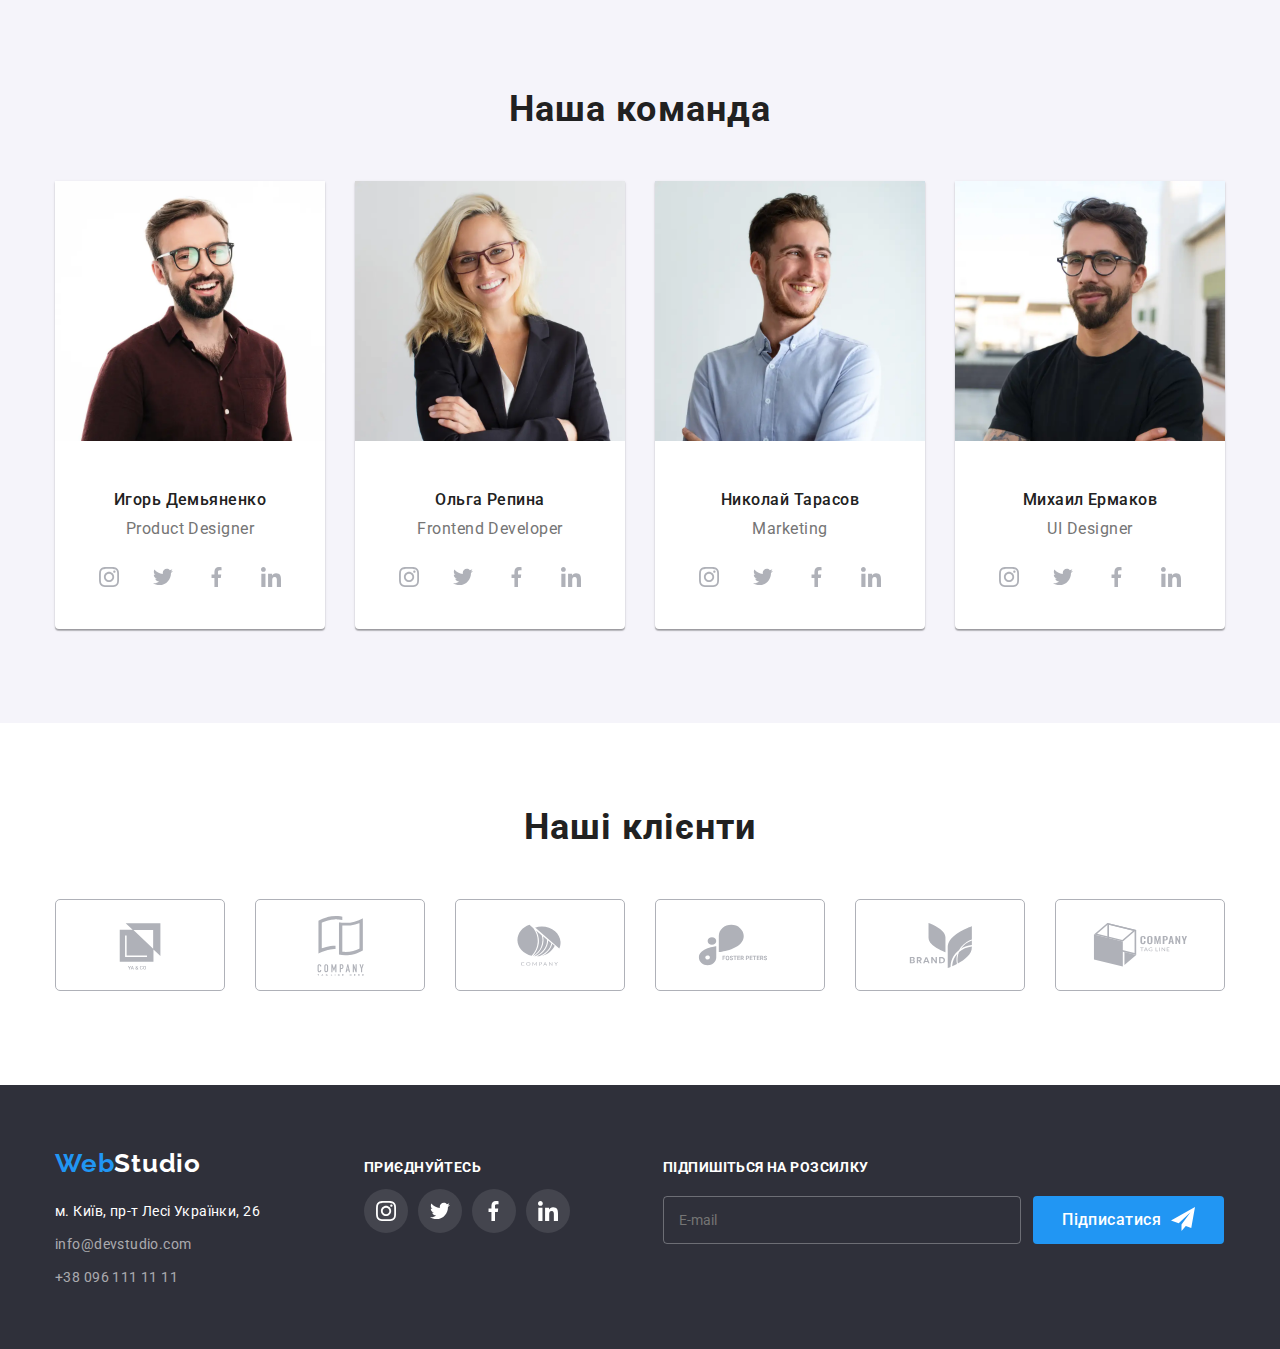
==== commit aa2a5379: "transition in css" ====
--- a/index.html
+++ b/index.html
@@ -357,7 +357,7 @@
         <div class="modal">
           <div class="modal-position">
             <button class="modal-close" data-modal-close ><svg class="modal-icon"> <use href="./images/symbol-defs.svg#icon-cancel"></use> </svg></button>
-            <!-- <h2 class="modal-title">Залиште свої дані, ми вам передзвонимо</h2>
+            <h2 class="modal-title">Залиште свої дані, ми вам передзвонимо</h2>
             <form class="modal-text">
                 <label for="name" class="form-label-modal">Ім'я</label>
                 <input type="text" class="form-input-modal" name="name" id="name">
@@ -384,7 +384,7 @@
 
                 <button class="btn btn-modal" type="submit">Відправити</button>
 
-            </form> -->
+            </form>
           </div>
         </div>
     </div>
--- a/styles/styles.css
+++ b/styles/styles.css
@@ -69,7 +69,8 @@
   line-height: 1.19;
   letter-spacing: 0.03em;
   color: var(--accent-color);
-  transition: 250ms cubic-bezier(0.4, 0, 0.2, 1);
+  transition: color 250ms cubic-bezier(0.4, 0, 0.2, 1),
+  text-shadow 250ms cubic-bezier(0.4, 0, 0.2, 1);
   
 }
 .header-logo-studio {
@@ -97,7 +98,7 @@
 .nav {
   display: flex;
   align-items: center;
-  padding: 24px 0 25px 0;
+  padding: 18px 0 19px 0;
 }
 .header-text {
   font-weight: 500;
@@ -105,7 +106,8 @@
   line-height: 1.14;
   letter-spacing: 0.02em;
   color: var(--tytle-text-color);
-  transition: 250ms cubic-bezier(0.4, 0, 0.2, 1);
+  transition: color 250ms cubic-bezier(0.4, 0, 0.2, 1);
+  padding: 34px 2px;
 }
 
 .header-contacts a {
@@ -117,7 +119,7 @@
   line-height: 16px;
   letter-spacing: 0.02em;
   color: var(--primary-text-color);
-  transition: 250ms cubic-bezier(0.4, 0, 0.2, 1);
+  transition: color 250ms cubic-bezier(0.4, 0, 0.2, 1);
 }
 .header-contacts {
   margin-left: auto;
@@ -141,7 +143,7 @@
 .header-phone{
 display: flex;
 align-items: center;
-transition: 250ms cubic-bezier(0.4, 0, 0.2, 1);
+transition: color 250ms cubic-bezier(0.4, 0, 0.2, 1);
 }
 .current {
 
@@ -152,7 +154,7 @@
 content: "";
 position: absolute;
 left: 0;
-bottom: -40px;
+bottom: 0;
 display: block;
 width: 100%;
 height: 4px;
@@ -160,7 +162,7 @@
 background-color:var(--accent-color);
 }
 .header-item:not(:last-child) {
-  margin-right: 50px;
+  margin-right: 48px;
 }
 .header-contacts li:not(:last-child) {
   margin-right: 30px;
@@ -209,7 +211,8 @@
   border: 1px solid transparent;
   border-radius: 4px;
   cursor: pointer;
-  transition: 250ms cubic-bezier(0.4, 0, 0.2, 1);
+  transition: color 250ms cubic-bezier(0.4, 0, 0.2, 1), 
+  box-shadow 250ms cubic-bezier(0.4, 0, 0.2, 1);
 }
 .btn-hero {
   padding: 10px 32px;
@@ -222,7 +225,8 @@
   background-color: var(--accent-color);
   border: 1px solid transparent;
   border-radius: 5px;
-  transition: 250ms cubic-bezier(0.4, 0, 0.2, 1);
+  transition: color 250ms cubic-bezier(0.4, 0, 0.2, 1),
+  background-color 250ms cubic-bezier(0.4, 0, 0.2, 1);
 }
 /*-----------------------hower-focus--*/
 .btn:hover,
@@ -407,7 +411,8 @@
   width: 44px;
   height: 44px;
   border-radius: 50%;
-  
+  transition: background-color 250ms cubic-bezier(0.4, 0, 0.2, 1),
+  fill 250ms cubic-bezier(0.4, 0, 0.2, 1);
 }
 .icon-team{
   width: 20px;
@@ -417,13 +422,12 @@
 
 .team-link-icon:hover,
 .team-link-icon:focus{
-  transition: 250ms cubic-bezier(0.4, 0, 0.2, 1);
+  
   background-color: var(--accent-color);
   fill: #fff;
 }
 .team-link-icon:hover .icon-team,
 .team-link-icon:focus .icon-team{
-  transition: 250ms cubic-bezier(0.4, 0, 0.2, 1);
   fill: var(--primary-white-color);
 }
 /* -------------clients---------------- */
@@ -450,7 +454,8 @@
   width: 170px;
   height: 92px;
   padding: 16px 32px;
-  transition: 250ms cubic-bezier(0.4, 0, 0.2, 1) fill;
+  transition: border 250ms cubic-bezier(0.4, 0, 0.2, 1),
+  fill 250ms cubic-bezier(0.4, 0, 0.2, 1);
   
 }
 
@@ -462,7 +467,6 @@
 
 .client-list-link:hover,
 .client-list-link:focus{
-  transition: 250ms cubic-bezier(0.4, 0, 0.2, 1);
   border:1px solid var(--accent-color);
 }
 
@@ -482,7 +486,7 @@
   font-style: normal;
   line-height: 1.71;
   letter-spacing: 0.03em;
-  transition: 250ms cubic-bezier(0.4, 0, 0.2, 1);
+  transition: color 250ms cubic-bezier(0.4, 0, 0.2, 1);
 }
 
 .footer-link {
@@ -533,7 +537,7 @@
 height: 44px;
 border-radius: 50%;
 background-color: rgba(255, 255, 255, 0.1);
-transition: 250ms cubic-bezier(0.4, 0, 0.2, 1) bacground-color;
+transition: background-color 250ms cubic-bezier(0.4, 0, 0.2, 1) bacground-color;
 }
 .icon-footer{
   width: 20px;
@@ -552,7 +556,8 @@
   padding: 0%;
 }
 .portfolio-item{
-  transition: 250ms cubic-bezier(0.4, 0, 0.2, 1);
+  transition: transform 250ms cubic-bezier(0.4, 0, 0.2, 1),
+  box-shadow 250ms cubic-bezier(0.4, 0, 0.2, 1);
 }
 .portfolio-title {
   margin: 20px 0 4px 24px;
@@ -634,7 +639,7 @@
 letter-spacing: 0.03em;
 color: #FFFFFF;
 transform: translateY(100%);
-transition: 250ms cubic-bezier(0.4, 0, 0.2, 1);
+transition: transform 250ms cubic-bezier(0.4, 0, 0.2, 1);
 }
 .portfolio-item:hover .portfolio-window{
   transform: translateY(0);
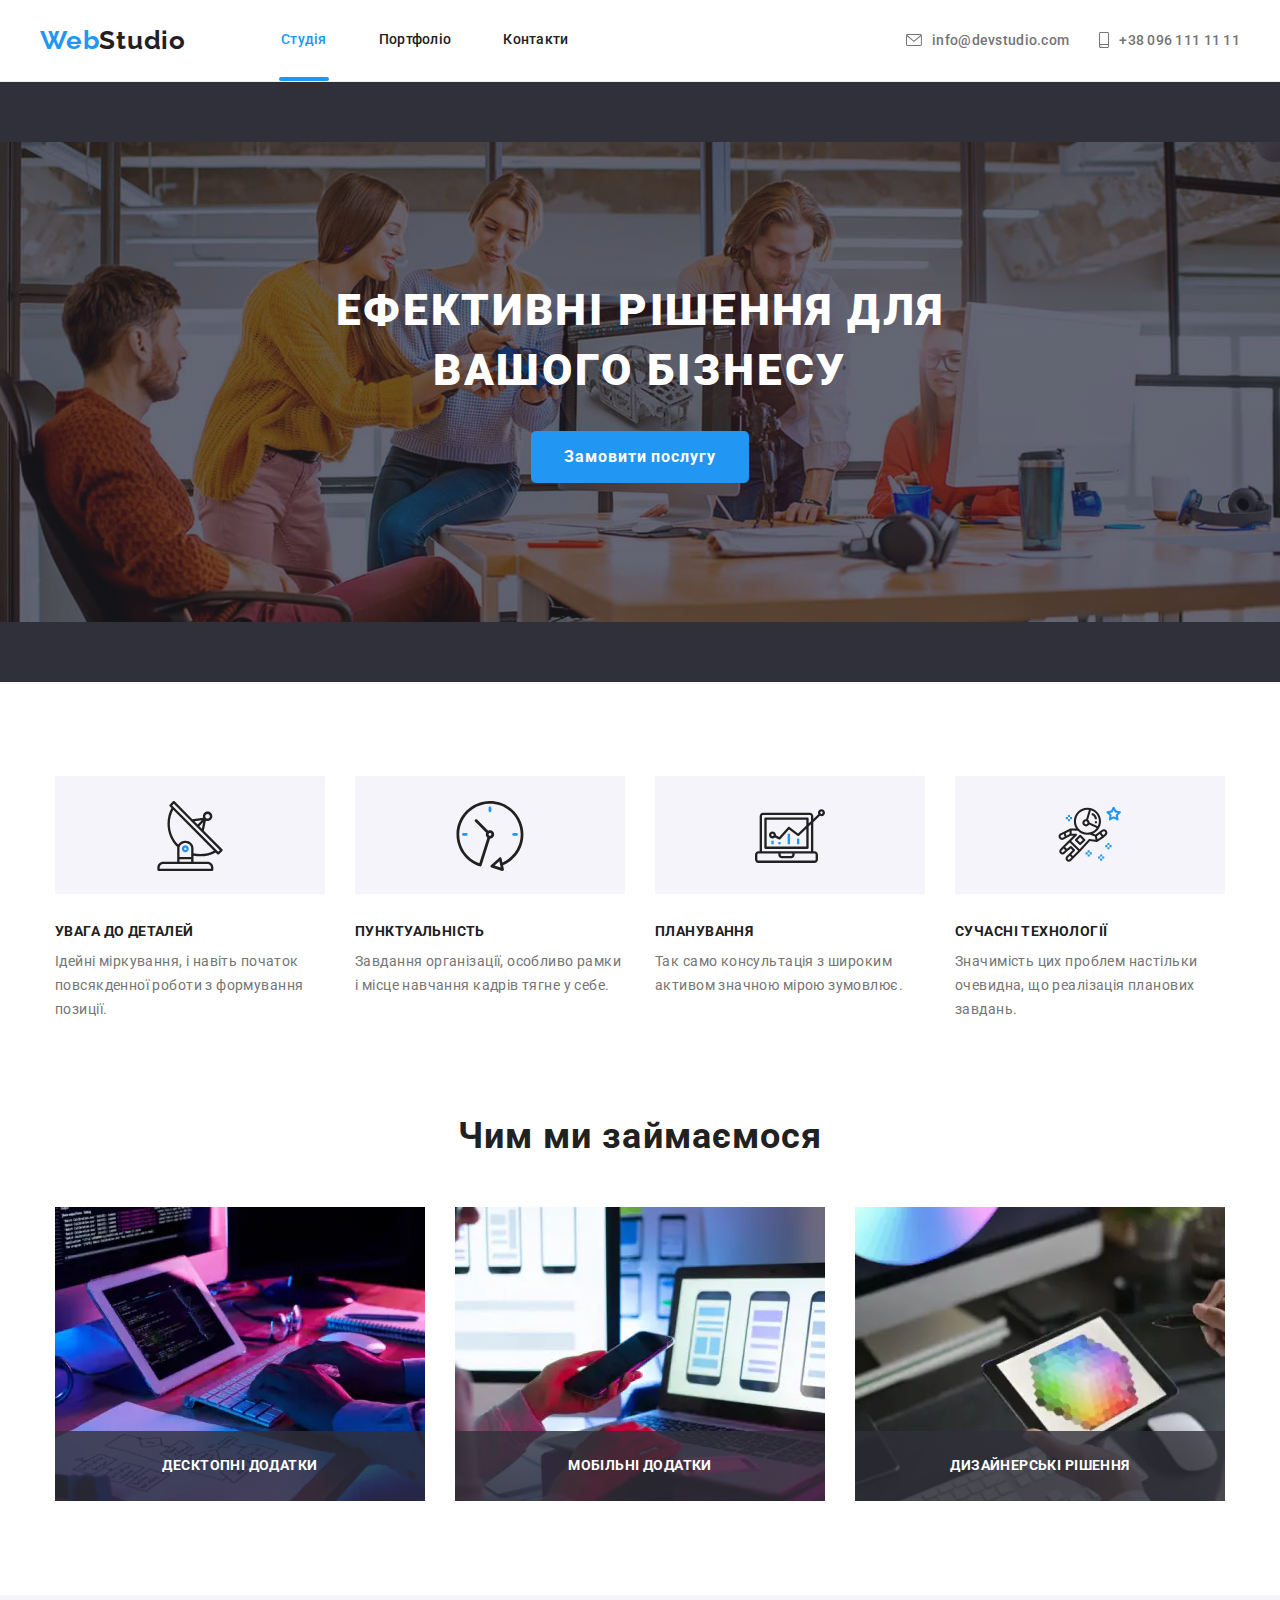
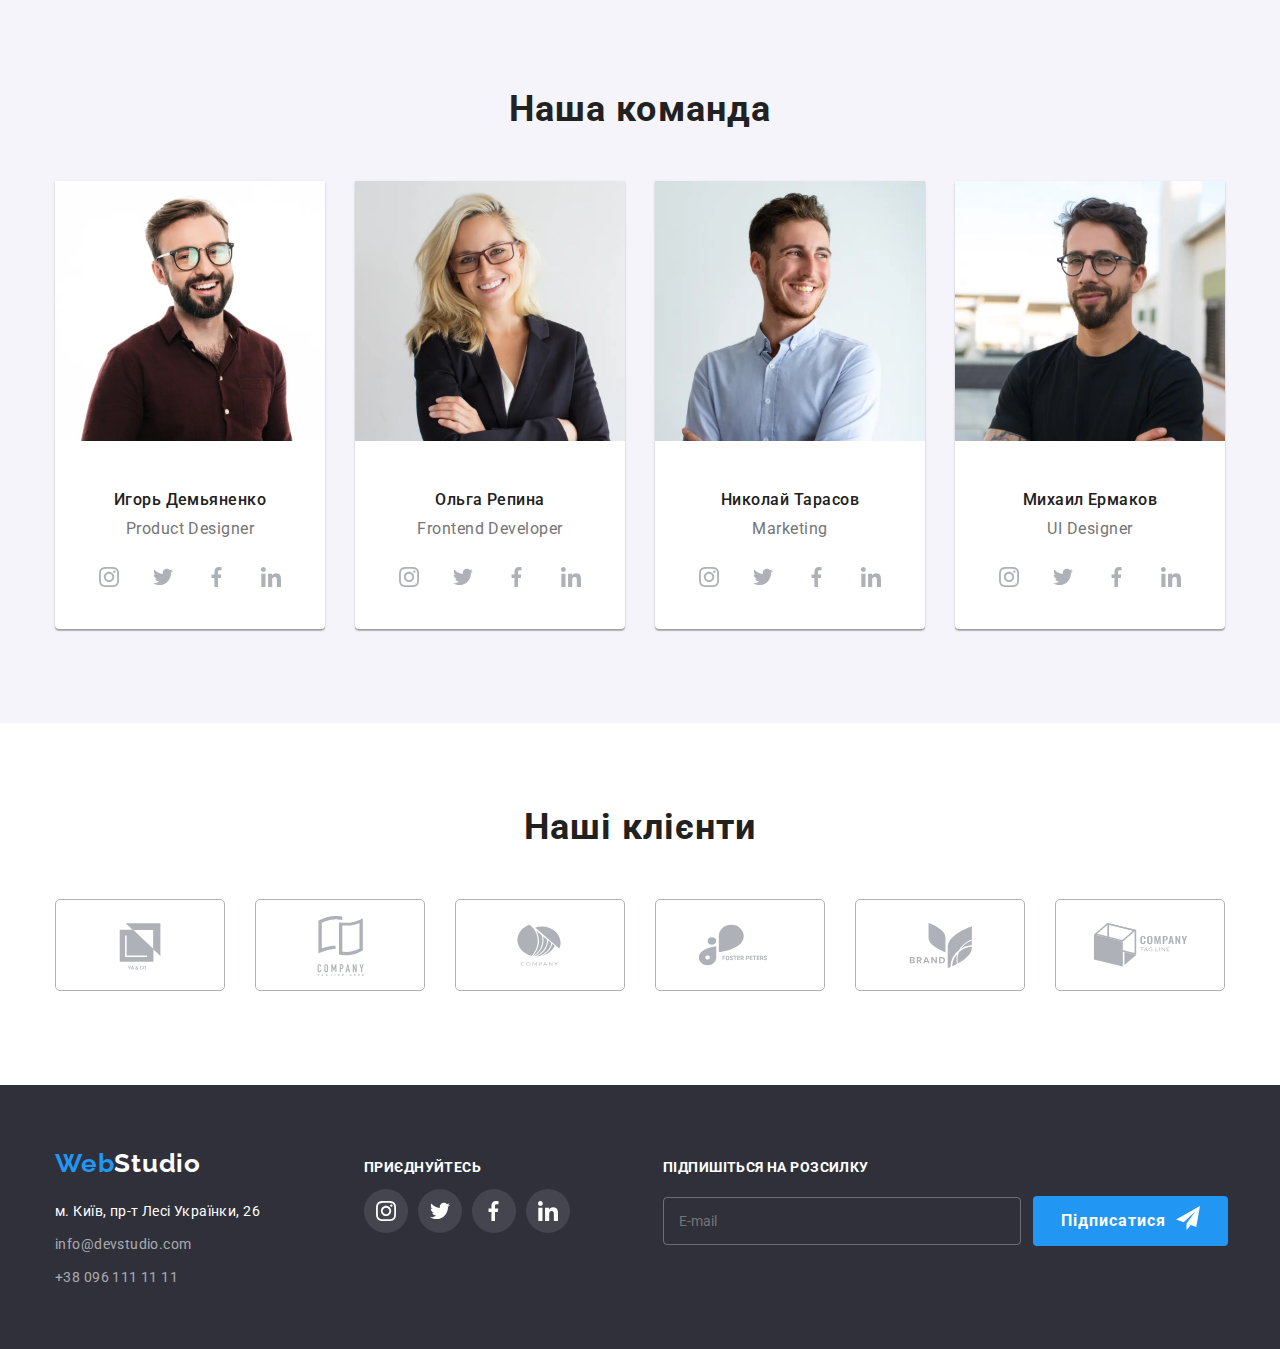
==== commit 65cde2af: "changes in btn" ====
--- a/index.html
+++ b/index.html
@@ -355,37 +355,34 @@
    
     <div class="backdrop is-hidden" data-modal>
         <div class="modal">
-          <div class="modal-position">
-            <button class="modal-close" data-modal-close ><svg class="modal-icon"> <use href="./images/symbol-defs.svg#icon-cancel"></use> </svg></button>
-            <h2 class="modal-title">Залиште свої дані, ми вам передзвонимо</h2>
+            <div>
+                <button class="modal-close" data-modal-close ><svg class="modal-icon-close btn"> <use href="./images/symbol-defs.svg#icon-cancel"></use> </svg></button>
+            </div>
+            <!-- <h2 class="modal-title">Залиште свої дані, ми вам передзвонимо</h2>
             <form class="modal-text">
-                <label for="name" class="form-label-modal">Ім'я</label>
-                <input type="text" class="form-input-modal" name="name" id="name">
-
-                <div class="modal-item">
-                    <label class="form-label-modal" for="tel">Телефон</label>
-                    <input class="form-input-modal" name="tel" type="tel" id="tel">
-                </div>
-
-                <div class="modal-item">
-                    <label class="form-label-modal" for="email">Пошта</label>
-                    <input class="form-input-modal" type="email" name="email" id="email">
-                </div>
-
-                <div class="modal-item">
-                    <label class="form-label-modal" for="comment">Коментар</label>
-                    <input class="form-input-modal" type="text" name="comment" id="comment" spaceholder="Введіть текст">
-                </div>
-
-                <div class="modal-item">
-                    <input class="form-label-modal" type="checkbox" name="policy" id="policy">
-                    <label class="form-input-modal" for="policy">Погоджуюся з розсилкою та приймаю <a target="_blank" rel="noreferrer nofollow noopener" href="https://vizamarket.com/blog-o-polshe/rabota-polshu/trudovoj-dogovor-umova-zleczeniya/">Умови договору</a></label>
-                </div>
+                    <lable  class="abc" ><svg class="name-icon-text"><use href="./images/symbol-defs.svg#icon-person" ></use>
+                    </svg>Ім'я<input class="modal-space" type="name">
+                    </lable>
+
+                    <lable class="abc"  ><svg class="name-icon-text"><use href="./images/symbol-defs.svg#icon-phone" ></use>
+                    </svg>Телефон<input class="modal-space" type="tel">
+                    </lable>
+
+                    <lable  class="abc" ><svg class="name-icon-text"><use href="./images/symbol-defs.svg#icon-email" ></use>
+                    </svg>Пошта<input class="modal-space" type="email">
+                    </lable>
+
+                    <label class="comment-window" for="comment">Коментар
+                        <textarea class="comment-modal" name="comment" id="comment"  placeholder="Введіть текст">
+                        </textarea></label>
+
+                    <label class="form-input-modal" for="policy">
+                        <input class="form-label-modalb" type="checkbox" name="policy" id="policy"> <svg class="modal-check" width="16" height="15"><use href="./images/symbol-defs.svg#icon-check"></use></svg> Погоджуюся з розсилкою та приймаю
+                        <a target="_blank" rel="noreferrer nofollow noopener" href="https://vizamarket.com/blog-o-polshe/rabota-polshu/trudovoj-dogovor-umova-zleczeniya/">Умови договору</a>
+                    </label>
 
                 <button class="btn btn-modal" type="submit">Відправити</button>
-
-            </form>
-          </div>
+            </form> -->
         </div>
     </div>
 <script src="./js/modal.js">
--- a/styles/styles.css
+++ b/styles/styles.css
@@ -198,8 +198,10 @@
 
 }
 /*---------buttons-------*/
-
-.btn {
+.btn{
+  cursor: pointer;
+}
+.btn-portfolio {
   padding: 6px 22px;
   font-weight: 500;
   font-size: 16px;
@@ -210,9 +212,9 @@
   color: var(--tytle-text-color);
   border: 1px solid transparent;
   border-radius: 4px;
-  cursor: pointer;
   transition: color 250ms cubic-bezier(0.4, 0, 0.2, 1), 
-  box-shadow 250ms cubic-bezier(0.4, 0, 0.2, 1);
+  box-shadow 250ms cubic-bezier(0.4, 0, 0.2, 1)
+  background-color 250ms cubic-bezier(0.4, 0, 0.2, 1);
 }
 .btn-hero {
   padding: 10px 32px;
@@ -229,8 +231,9 @@
   background-color 250ms cubic-bezier(0.4, 0, 0.2, 1);
 }
 /*-----------------------hower-focus--*/
-.btn:hover,
-.btn:focus{
+.btn-portfolio:hover,
+.btn-portfolio:focus{
+  color: var(--primary-white-color);
   background-color: var(--accent-color);
   box-shadow: 0px 3px 1px rgba(0, 0, 0, 0.1), 
   0px 1px 2px rgba(0, 0, 0, 0.08), 
@@ -309,6 +312,7 @@
 .about-list :last-child {
   margin-right: 0%;
 }
+
 .icon{
 background-color: var(--fill-space-color);
 padding: 25px 100px 15px;
@@ -346,7 +350,7 @@
   position: absolute;
   color: rgba(255, 255, 255, 1);
   font-weight: 700;
-  font-size: 14px !important;
+  font-size: 14px;
   line-height: 1.14;
   text-align: center;
   letter-spacing: 0.03em;
@@ -663,6 +667,7 @@
 }
 
 .modal{
+  padding: 40px;
 position: absolute;
 top: 50%;
 left: 50%;
@@ -670,18 +675,20 @@
 
 min-height: 581px;
 min-width: 528px;
-padding: 8px;
+
 background-color: #FFFFFF;
-
-
-}
-.modal-position{
-  position: relative;
+border-radius: 4px;
+box-shadow: 0px 2px 1px 0px rgba(0, 0, 0, 0.2),
+0px 1px 1px 0px rgba(0, 0, 0, 0.14),
+0px 1px 3px 0px rgba(0, 0, 0, 0.12);
+
+
+
 }
 .modal-close{
 position: absolute;
-top: 0;
-right: 0%;
+top: 0px;
+right: 0px;
 border-radius: 50%;
 width: 33px;
 height: 33px;
@@ -691,8 +698,13 @@
 justify-content: center;
 align-items: center;
 margin-left: auto;
-}
-.modal-icon{
+transition: fill 250ms cubic-bezier(0.4, 0, 0.2, 1);
+}
+.modal-close:hover .modal-icon-close,
+.modal-close:focus .modal-icon-close{
+fill: var(--accent-color);
+}
+.modal-icon-close{
  width: 11px;
  height: 11px;
  color: var(--tytle-text-color);
@@ -700,7 +712,7 @@
 .modal-title{
  margin: 0%;
  padding: 0%;
- margin:0 auto 12px;
+ margin:0 ;
 font-weight: 700;
 font-size: 20px;
 line-height: 1.15;
@@ -710,21 +722,104 @@
 color: #212121;
 }
 .modal-text{
-  width: 448px;
- 
+  /* position: relative; */
+  display: flex;
+  flex-direction: column;
+}
+.abc{
+  position: relative;
+  margin-top: 10px;
+  transition: fill 250ms cubic-bezier(0.4, 0, 0.2, 1);
+}
+
+.name-icon-text{
+  position: absolute;
+  width: 18px;
+  height: 18px;
+  top: 34px;
+  left:12px;
+}
+.abc:focus-within{
+  fill:var(--accent-color);
+}
+.modal-space:focus{
+  outline: 1px solid var(--accent-color);
+}
+
+.modal-space{
+  padding: 12px 42px;
+  width: 100%;
+  border: 1px solid rgba(33, 33, 33, 0.2);
+  border-radius: 4px;
+  transition: outline 250ms cubic-bezier(0.4, 0, 0.2, 1);
+}
+.comment-window{
+  margin-top: 10px;
+}
+
+.comment-modal{
+  resize: none;
+  border-radius: 4px;
+  height: 120px;
+  width: 100%;
+  border: 1px solid rgba(33, 33, 33, 0.2);
+  border-radius: 4px;
+  padding: 12px 16px;
+  transition: outline 250ms cubic-bezier(0.4, 0, 0.2, 1);
+}
+.comment-modal:focus{
+  outline: 1px solid var(--accent-color);
 }
 .form-input-modal{
-  width: 100%;
-
-}
-.form-label-modal{
- 
-font-weight: 400;
-font-size: 12px;
-line-height: 1.16;
-letter-spacing: 0.01em;
-
-color: #757575;
+  display: flex;
+  margin-top: 20px;
+  text-align: center;
+  align-items: center;
+  justify-content: center;
+
+font-size: 14px;
+line-height: 2;
+}
+.form-input-modal a{
+  
+  color: rgba(33, 150, 243, 1);
+  margin-left: 5px;
+}
+.form-label-modalb{
+  position: relative;
+  appearance: none;
+  border: 2px solid rgba(33, 33, 33, 1);
+  border-radius: 1px;
+  width: 16px;
+  height: 15px;
+  margin-right: 8px;
+
+}
+.form-label-modalb:checked{
+  border: transparent;
+}
+
+.form-label-modalb:checked + .modal-check{
+  opacity: 1;
+}
+
+.modal-check{
+  position: absolute;
+  left: 60px;
+  opacity: 0;
+}
+.btn-modal{
+  padding: 10px 52px;
+  background-color: var(--accent-color);
+  max-width: 200px;
+  margin: 30px auto 0;
+  border-radius: 4px;
+  color: var(--primary-white-color);
+  border: transparent;
+
+font-weight: 700;
+font-size: 16px;
+line-height: 1.8;
 }
 /* -----------------footer-mail---------------- */
 .footer-follow{
@@ -748,8 +843,17 @@
   padding: 10px 28px;
   margin-left: 12px;
   background-color: var(--accent-color);
-  color: var(--primary-white-color);
+  color: rgba(255, 255, 255, 1);
+
  margin-right: 0%;
+  border-radius: 4px;
+  border: transparent;
+ 
+font-weight: 700;
+font-size: 16px;
+line-height: 1.88;
+text-align: center;
+letter-spacing: 0.06em;
 }
 .follow{
 font-weight: 700;
@@ -766,4 +870,4 @@
 .footer-icon{
   fill: var(--primary-white-color);
   margin-left: 10px;
-}+}
